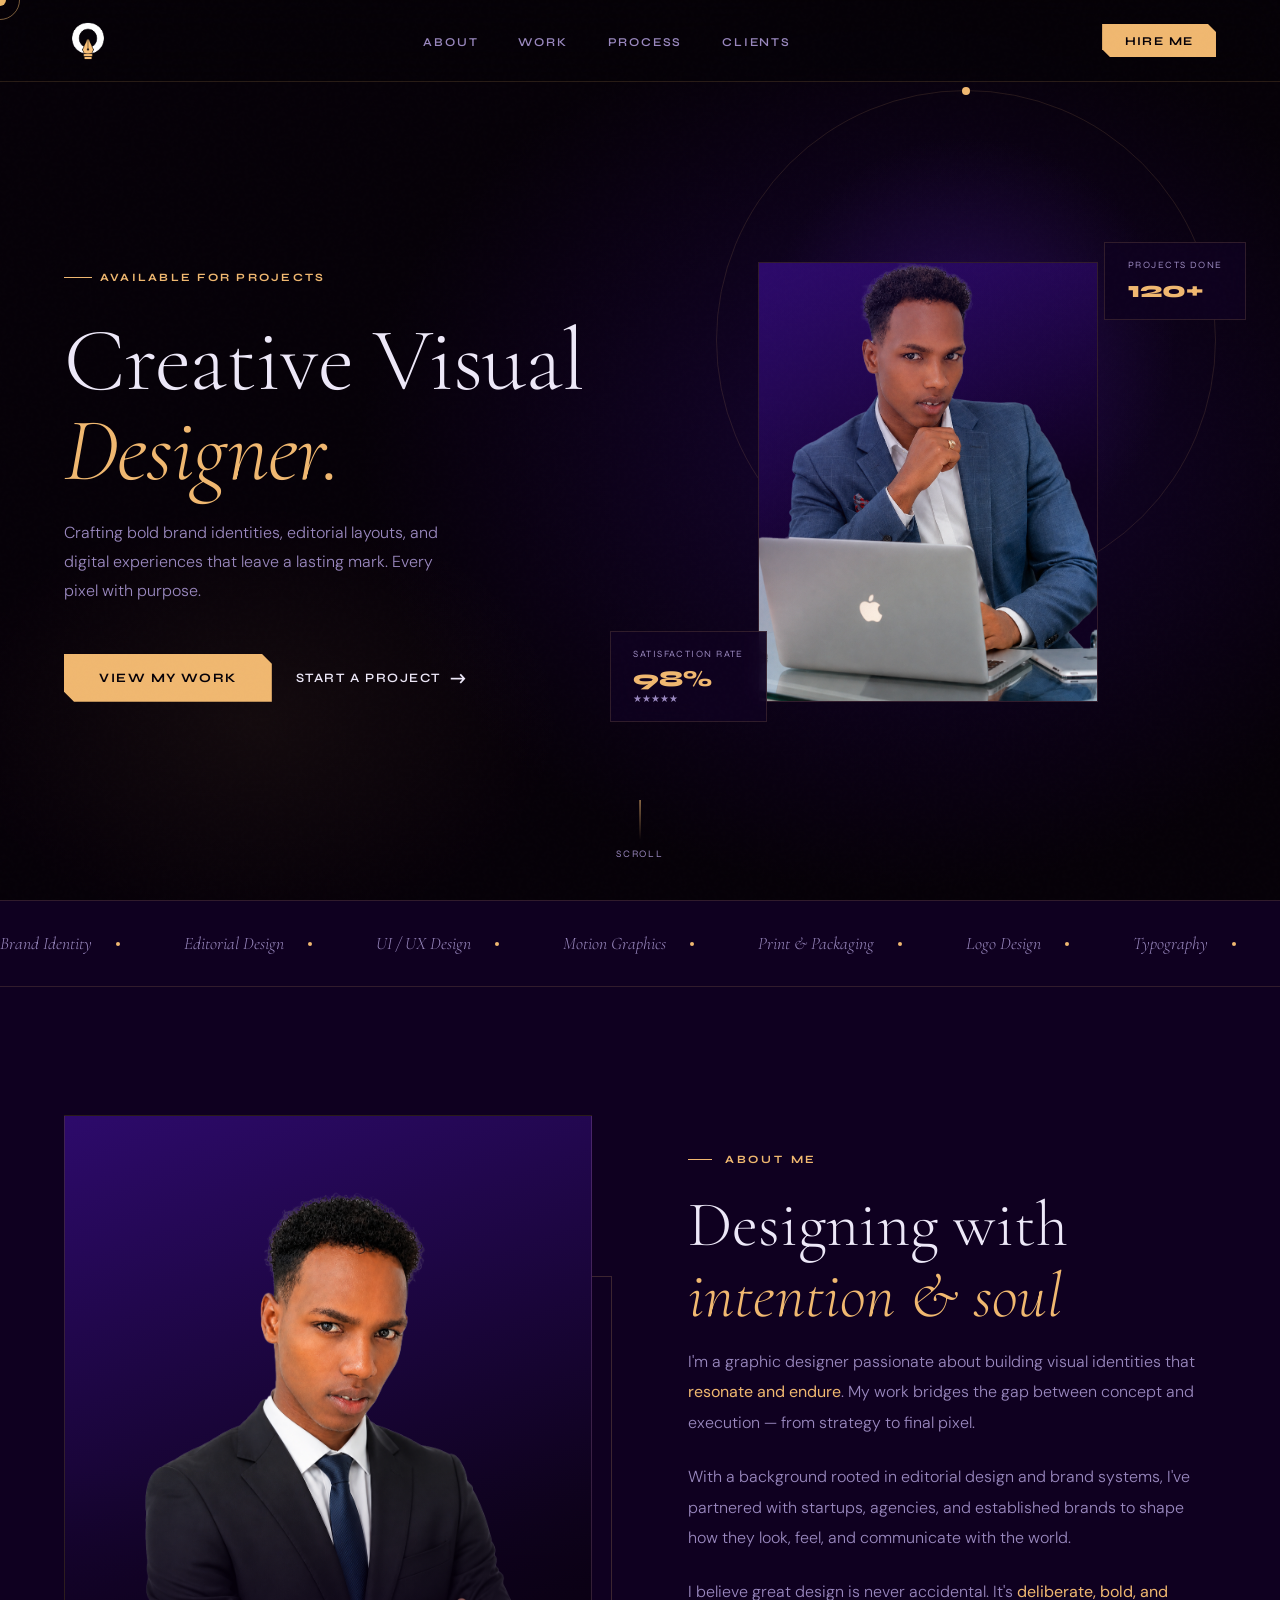
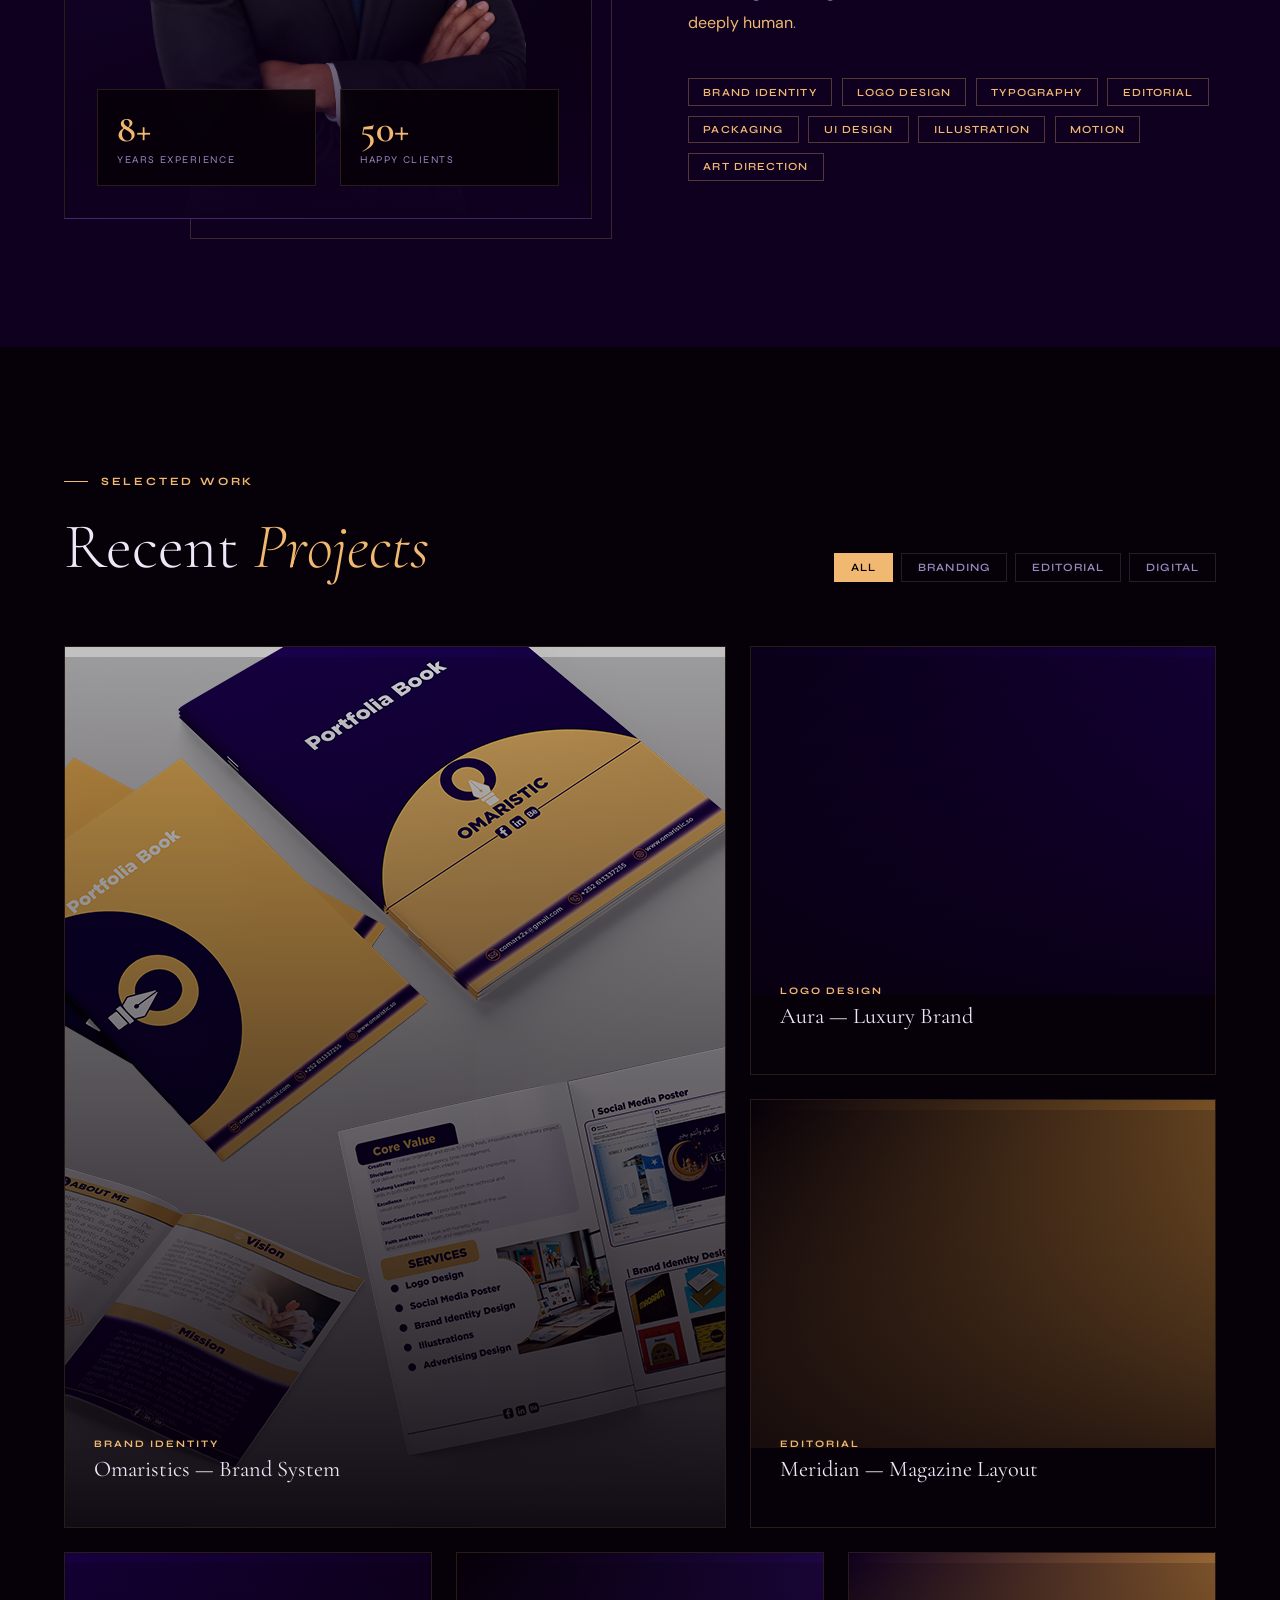
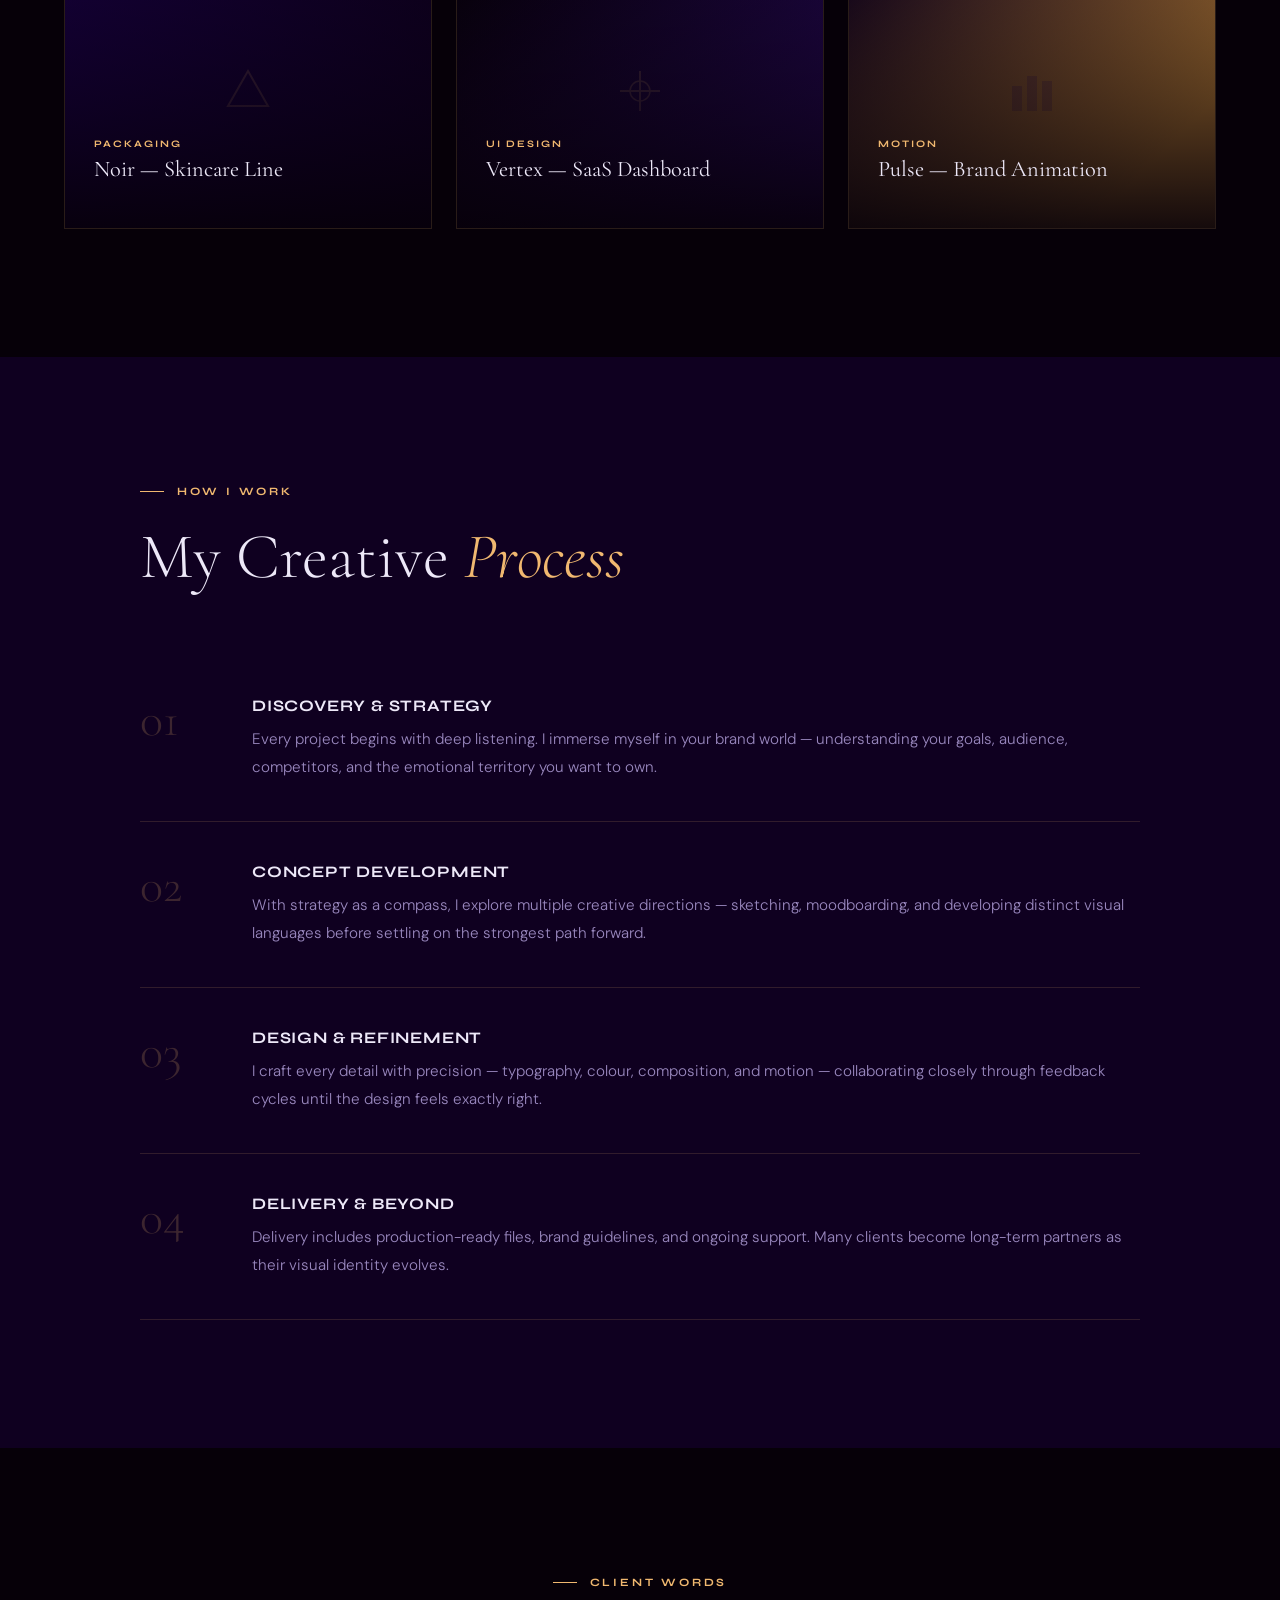
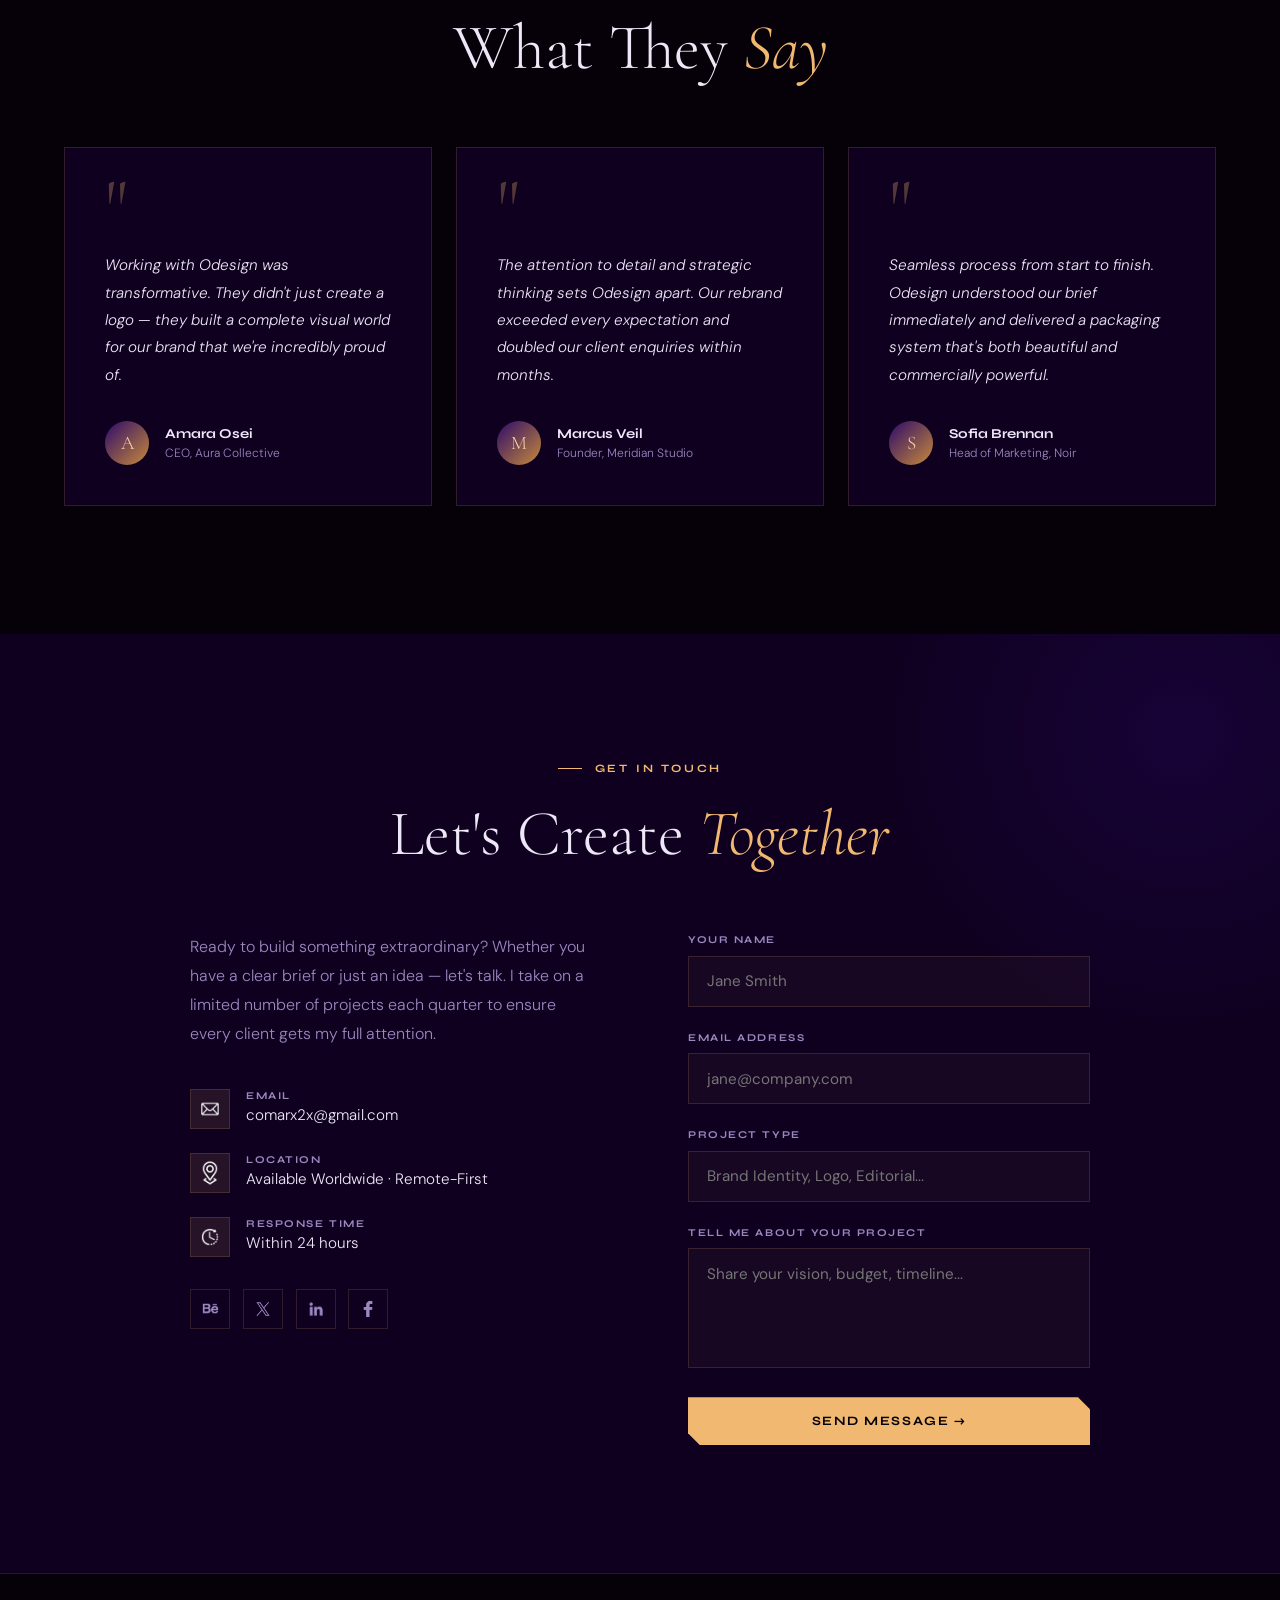
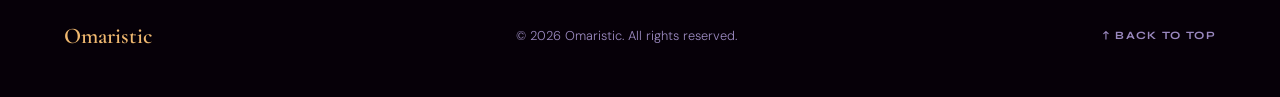
==== index.html @ e3044ded "file name changes" ====
<!DOCTYPE html>
<html lang="en">
<head>
<meta charset="UTF-8" />
<meta name="viewport" content="width=device-width, initial-scale=1.0"/>
<title>Omaristic — Visual Designer</title>
<link rel="preconnect" href="https://fonts.googleapis.com"/>
<link rel="preconnect" href="https://fonts.gstatic.com" crossorigin/>
<link href="https://fonts.googleapis.com/css2?family=Cormorant+Garamond:ital,wght@0,300;0,400;0,600;1,300;1,400&family=Syne:wght@400;600;700;800&family=DM+Sans:wght@300;400;500&display=swap" rel="stylesheet"/>
<link rel="stylesheet" href="style.css"/>
</head>
<body>

<!-- Custom Cursor -->
<div class="cursor" id="cursor"></div>
<div class="cursor-ring" id="cursorRing"></div>

<!-- Mobile Menu -->
<div class="mobile-menu" id="mobileMenu">
  <button class="menu-close" id="menuClose">✕</button>
  <a href="#about" onclick="closeMenu()">About</a>
  <a href="#work" onclick="closeMenu()">Work</a>
  <a href="#process" onclick="closeMenu()">Process</a>
  <a href="#contact" onclick="closeMenu()">Contact</a>
</div>

<!-- NAV -->
<nav id="navbar">
  <a href="#" class="nav-logo"><span><img src="Assets/images/OMAR_LOGO.png" alt="Description of image"></span></a>
  <ul class="nav-links">
    <li><a href="#about">About</a></li>
    <li><a href="#work">Work</a></li>
    <li><a href="#process">Process</a></li>
    <li><a href="#testimonials">Clients</a></li>
  </ul>
  <a href="#contact" class="nav-cta">Hire Me</a>
  <div class="hamburger" id="hamburger">
    <span></span><span></span><span></span>
  </div>
</nav>

<!-- HERO -->
<section class="hero" id="home">
  <div class="hero-bg"></div>
  <div class="hero-orb"></div>
  <div class="hero-ring"></div>

  <div class="hero-content">
    <div class="hero-badge">Available for Projects</div>
    <h1 class="hero-title">
      Creative Visual<br>
      <em>Designer.</em>
    </h1>
    <p class="hero-desc">
      Crafting bold brand identities, editorial layouts, and digital experiences that leave a lasting mark. Every pixel with purpose.
    </p>
    <div class="hero-actions">
      <a href="#work" class="btn-primary">View My Work</a>
      <a href="#contact" class="btn-ghost">Start a Project <span class="arrow">→</span></a>
    </div>
  </div>

  <div class="hero-visual">
    <div class="hero-card">
      <div class="hero-img-placeholder">
        <!-- <svg class="pen-icon" viewBox="0 0 100 120" fill="none">
          <path d="M50 5 L70 35 L65 35 L65 80 L35 80 L35 35 L30 35 Z" fill="#F0B870" stroke="#000" stroke-width="2"/>
          <circle cx="50" cy="52" r="6" fill="none" stroke="#000" stroke-width="2"/>
          <line x1="50" y1="5" x2="50" y2="52" stroke="#000" stroke-width="1.5"/>
          <rect x="35" y="82" width="30" height="8" rx="1" fill="#F0B870" stroke="#000" stroke-width="2"/>
          <rect x="38" y="92" width="24" height="6" rx="1" fill="#F0B870" stroke="#000" stroke-width="2"/>
          <rect x="40" y="100" width="20" height="8" rx="1" fill="#F0B870" stroke="#000" stroke-width="2"/>
        </svg> -->
        <img src="Assets/images/heroImage.png" alt="">
      </div>
      <div class="hero-card-inner"></div>
    </div>
    <div class="floating-card top">
      <div class="fc-label">Projects Done</div>
      <div class="fc-value">120+</div>
    </div>
    <div class="floating-card bottom">
      <div class="fc-label">Satisfaction Rate</div>
      <div class="fc-value">98%</div>
      <div class="fc-sub">★★★★★</div>
    </div>
  </div>

  <div class="scroll-indicator">
    <div class="scroll-line"></div>
    Scroll
  </div>
</section>

<!-- MARQUEE -->
<div class="marquee-section">
  <div class="marquee-track" id="marqueeTrack">
    <span class="marquee-item">Brand Identity <span class="dot"></span></span>
    <span class="marquee-item">Editorial Design <span class="dot"></span></span>
    <span class="marquee-item">UI / UX Design <span class="dot"></span></span>
    <span class="marquee-item">Motion Graphics <span class="dot"></span></span>
    <span class="marquee-item">Print & Packaging <span class="dot"></span></span>
    <span class="marquee-item">Logo Design <span class="dot"></span></span>
    <span class="marquee-item">Typography <span class="dot"></span></span>
    <span class="marquee-item">Visual Strategy <span class="dot"></span></span>
    <!-- duplicated for seamless loop -->
    <span class="marquee-item">Brand Identity <span class="dot"></span></span>
    <span class="marquee-item">Editorial Design <span class="dot"></span></span>
    <span class="marquee-item">UI / UX Design <span class="dot"></span></span>
    <span class="marquee-item">Motion Graphics <span class="dot"></span></span>
    <span class="marquee-item">Print & Packaging <span class="dot"></span></span>
    <span class="marquee-item">Logo Design <span class="dot"></span></span>
    <span class="marquee-item">Typography <span class="dot"></span></span>
    <span class="marquee-item">Visual Strategy <span class="dot"></span></span>
  </div>
</div>

<!-- ABOUT -->
<section class="about" id="about">
  <div class="about-grid">
    <div class="about-visual reveal">
      <div class="about-img">
        <!-- <svg width="100" height="120" viewBox="0 0 100 120" fill="none" style="opacity:0.15">
          <path d="M50 5 L70 35 L65 35 L65 80 L35 80 L35 35 L30 35 Z" fill="#F0B870"/>
          <rect x="35" y="82" width="30" height="8" fill="#F0B870"/>
          <rect x="38" y="92" width="24" height="6" fill="#F0B870"/>
          <rect x="40" y="100" width="20" height="8" fill="#F0B870"/>
        </svg> -->
        <img src="Assets/images/Aboutimage.png" alt="">

        <div class="about-stats">
          <div class="stat-card">
            <div class="stat-num">8+</div>
            <div class="stat-label">Years Experience</div>
          </div>
          <div class="stat-card">
            <div class="stat-num">50+</div>
            <div class="stat-label">Happy Clients</div>
          </div>
        </div>
      </div>
      <div class="about-accent"></div>
    </div>

    <div class="about-text reveal" style="transition-delay: 0.2s">
      <div class="section-label">About Me</div>
      <h2 class="section-title">Designing with<br><em>intention & soul</em></h2>
      <p>I'm a graphic designer passionate about building visual identities that <strong>resonate and endure</strong>. My work bridges the gap between concept and execution — from strategy to final pixel.</p>
      <p>With a background rooted in editorial design and brand systems, I've partnered with startups, agencies, and established brands to shape how they look, feel, and communicate with the world.</p>
      <p>I believe great design is never accidental. It's <strong>deliberate, bold, and deeply human</strong>.</p>

      <div class="skills-list">
        <span class="skill-tag">Brand Identity</span>
        <span class="skill-tag">Logo Design</span>
        <span class="skill-tag">Typography</span>
        <span class="skill-tag">Editorial</span>
        <span class="skill-tag">Packaging</span>
        <span class="skill-tag">UI Design</span>
        <span class="skill-tag">Illustration</span>
        <span class="skill-tag">Motion</span>
        <span class="skill-tag">Art Direction</span>
      </div>
    </div>
  </div>
</section>

<!-- WORK -->
<section class="work" id="work">
  <div class="work-header reveal">
    <div>
      <div class="section-label">Selected Work</div>
      <h2 class="section-title">Recent <em>Projects</em></h2>
    </div>
    <div class="filter-tabs">
      <button class="filter-tab active">All</button>
      <button class="filter-tab">Branding</button>
      <button class="filter-tab">Editorial</button>
      <button class="filter-tab">Digital</button>
    </div>
  </div>

  <div class="work-grid">
    <div class="project-card reveal">
      <div class="project-thumb pc1">
        <!-- <svg width="80" height="96" viewBox="0 0 80 96" fill="none" style="opacity:0.25">
          <path d="M40 4 L56 28 L52 28 L52 64 L28 64 L28 28 L24 28 Z" fill="#F0B870"/>
          <rect x="28" y="66" width="24" height="6" fill="#F0B870"/>
          <rect x="30" y="74" width="20" height="5" fill="#F0B870"/>
          <rect x="32" y="80" width="16" height="7" fill="#F0B870"/>
        </svg> -->
        <img src="Assets/images/portfolia book.png" alt="">
    
      </div>
      <div class="project-overlay">
        <div class="project-cat">Brand Identity</div>
        <div class="project-title">Omaristics — Brand System</div>
        <a href="#" class="project-link">View Case Study →</a>
      </div>
    </div>

    <div class="project-card reveal" style="transition-delay:0.1s">
      <div class="project-thumb pc2">
        <!-- <svg width="60" height="60" viewBox="0 0 60 60" fill="none" style="opacity:0.2">
          <circle cx="30" cy="30" r="26" stroke="#F0B870" stroke-width="2"/>
          <circle cx="30" cy="30" r="8" fill="#F0B870"/>
        </svg> -->
            <img src="Assets/images/Maqaam_logo.png" alt="">
      
      </div>
      <div class="project-overlay">
        <div class="project-cat">Logo Design</div>
        <div class="project-title">Aura — Luxury Brand</div>
        <a href="#" class="project-link">View Case Study →</a>
      </div>
    </div>

    <div class="project-card reveal" style="transition-delay:0.15s">
      <div class="project-thumb pc3">
          <img src="Assets/images/journay.png" alt="">
        <!-- <svg width="60" height="60" viewBox="0 0 60 60" fill="none" style="opacity:0.2">
          <rect x="10" y="10" width="40" height="40" stroke="#1C0055" stroke-width="2"/>
          <rect x="20" y="20" width="20" height="20" fill="#1C0055"/>
        </svg> -->
      </div>
      <div class="project-overlay">
        <div class="project-cat">Editorial</div>
        <div class="project-title">Meridian — Magazine Layout</div>
        <a href="#" class="project-link">View Case Study →</a>
      </div>
    </div>

    <div class="project-card reveal" style="transition-delay:0.2s">
      <div class="project-thumb pc4">
        <svg width="50" height="50" viewBox="0 0 50 50" fill="none" style="opacity:0.2">
          <polygon points="25,5 45,40 5,40" stroke="#F0B870" stroke-width="2" fill="none"/>
        </svg>
      </div>
      <div class="project-overlay">
        <div class="project-cat">Packaging</div>
        <div class="project-title">Noir — Skincare Line</div>
        <a href="#" class="project-link">View →</a>
      </div>
    </div>

    <div class="project-card reveal" style="transition-delay:0.25s">
      <div class="project-thumb pc5">
        <svg width="50" height="50" viewBox="0 0 50 50" fill="none" style="opacity:0.2">
          <line x1="5" y1="25" x2="45" y2="25" stroke="#F0B870" stroke-width="2"/>
          <line x1="25" y1="5" x2="25" y2="45" stroke="#F0B870" stroke-width="2"/>
          <circle cx="25" cy="25" r="10" stroke="#F0B870" stroke-width="1.5"/>
        </svg>
      </div>
      <div class="project-overlay">
        <div class="project-cat">UI Design</div>
        <div class="project-title">Vertex — SaaS Dashboard</div>
        <a href="#" class="project-link">View →</a>
      </div>
    </div>

    <div class="project-card reveal" style="transition-delay:0.3s">
      <div class="project-thumb pc6">
        <svg width="50" height="50" viewBox="0 0 50 50" fill="none" style="opacity:0.2">
          <rect x="5" y="20" width="10" height="25" fill="#1C0055"/>
          <rect x="20" y="10" width="10" height="35" fill="#1C0055"/>
          <rect x="35" y="15" width="10" height="30" fill="#1C0055"/>
        </svg>
      </div>
      <div class="project-overlay">
        <div class="project-cat">Motion</div>
        <div class="project-title">Pulse — Brand Animation</div>
        <a href="#" class="project-link">View →</a>
      </div>
    </div>
  </div>
</section>

<!-- PROCESS -->
<section class="process" id="process">
  <div class="process-inner">
    <div class="reveal">
      <div class="section-label">How I Work</div>
      <h2 class="section-title">My Creative <em>Process</em></h2>
    </div>

    <div class="process-steps">
      <div class="process-step reveal">
        <div class="step-num">01</div>
        <div class="step-content">
          <div class="step-title">Discovery & Strategy</div>
          <p class="step-desc">Every project begins with deep listening. I immerse myself in your brand world — understanding your goals, audience, competitors, and the emotional territory you want to own.</p>
        </div>
      </div>
      <div class="process-step reveal" style="transition-delay:0.1s">
        <div class="step-num">02</div>
        <div class="step-content">
          <div class="step-title">Concept Development</div>
          <p class="step-desc">With strategy as a compass, I explore multiple creative directions — sketching, moodboarding, and developing distinct visual languages before settling on the strongest path forward.</p>
        </div>
      </div>
      <div class="process-step reveal" style="transition-delay:0.2s">
        <div class="step-num">03</div>
        <div class="step-content">
          <div class="step-title">Design & Refinement</div>
          <p class="step-desc">I craft every detail with precision — typography, colour, composition, and motion — collaborating closely through feedback cycles until the design feels exactly right.</p>
        </div>
      </div>
      <div class="process-step reveal" style="transition-delay:0.3s">
        <div class="step-num">04</div>
        <div class="step-content">
          <div class="step-title">Delivery & Beyond</div>
          <p class="step-desc">Delivery includes production-ready files, brand guidelines, and ongoing support. Many clients become long-term partners as their visual identity evolves.</p>
        </div>
      </div>
    </div>
  </div>
</section>

<!-- TESTIMONIALS -->
<section class="testimonials" id="testimonials">
  <div class="testimonials-inner">
    <div class="reveal" style="text-align:center">
      <div class="section-label" style="justify-content:center">Client Words</div>
      <h2 class="section-title">What They <em>Say</em></h2>
    </div>

    <div class="testimonials-grid">
      <div class="testimonial-card reveal" style="transition-delay:0.1s">
        <span class="quote-mark">"</span>
        <p class="testimonial-text">Working with Odesign was transformative. They didn't just create a logo — they built a complete visual world for our brand that we're incredibly proud of.</p>
        <div class="testimonial-author">
          <div class="author-avatar">A</div>
          <div>
            <div class="author-name">Amara Osei</div>
            <div class="author-title">CEO, Aura Collective</div>
          </div>
        </div>
      </div>

      <div class="testimonial-card reveal" style="transition-delay:0.2s">
        <span class="quote-mark">"</span>
        <p class="testimonial-text">The attention to detail and strategic thinking sets Odesign apart. Our rebrand exceeded every expectation and doubled our client enquiries within months.</p>
        <div class="testimonial-author">
          <div class="author-avatar">M</div>
          <div>
            <div class="author-name">Marcus Veil</div>
            <div class="author-title">Founder, Meridian Studio</div>
          </div>
        </div>
      </div>

      <div class="testimonial-card reveal" style="transition-delay:0.3s">
        <span class="quote-mark">"</span>
        <p class="testimonial-text">Seamless process from start to finish. Odesign understood our brief immediately and delivered a packaging system that's both beautiful and commercially powerful.</p>
        <div class="testimonial-author">
          <div class="author-avatar">S</div>
          <div>
            <div class="author-name">Sofia Brennan</div>
            <div class="author-title">Head of Marketing, Noir</div>
          </div>
        </div>
      </div>
    </div>
  </div>
</section>

<!-- CONTACT -->
<section class="contact" id="contact">
  <div class="contact-inner">
    <div class="reveal" style="text-align:center">
      <div class="section-label" style="justify-content:center">Get In Touch</div>
      <h2 class="section-title">Let's Create <em>Together</em></h2>
    </div>

    <div class="contact-grid">
      <div class="contact-info reveal">
        <p>Ready to build something extraordinary? Whether you have a clear brief or just an idea — let's talk. I take on a limited number of projects each quarter to ensure every client gets my full attention.</p>

        <div class="contact-item">
          <div class="contact-icon"><img src="Assets/icons/massage.png" alt="icon" width="30"></div>
          <div>
            <div class="contact-detail-label">Email</div>
            <div class="contact-detail-value">comarx2x@gmail.com</div>
          </div>
        </div>
        <div class="contact-item">
          <div class="contact-icon"><img src="Assets/icons/Location.png" alt="icon" width="30"></div>
          <div>
            <div class="contact-detail-label">Location</div>
            <div class="contact-detail-value">Available Worldwide · Remote-First</div>
          </div>
        </div>
        <div class="contact-item">
          <div class="contact-icon"><img src="Assets/icons/time.png" alt="icon" width="30"></div>
          <div>
            <div class="contact-detail-label">Response Time</div>
            <div class="contact-detail-value">Within 24 hours</div>
          </div>
        </div>

        <div class="social-links">
          <a href="https://www.behance.net/sayidcosalahys" class="social-link"><img src="Assets/icons/be.png" alt="icon" width="25"></a>
          <a href="https://x.com/omaristic1" class="social-link"><img src="Assets/icons/x.png" alt="icon" width="20"></a>
          <a href="https://www.linkedin.com/in/omaristic-graphic-designer-b19293367?utm_source=share&utm_campaign=share_via&utm_content=profile&utm_medium=ios_apps" class="social-link"><img src="Assets/icons/linkin.png" alt="icon" width="30"></a>
          <a href="https://www.facebook.com/share/1HingykkUJ/?mibextid=wwXIfr" class="social-link"><img src="Assets/icons/facebook.png" alt="icon" width="20"></a>
        </div>
      </div>

      <div class="contact-form reveal" style="transition-delay:0.2s">
        <div class="form-group">
          <label class="form-label">Your Name</label>
          <input type="text" class="form-input" placeholder="Jane Smith"/>
        </div>
        <div class="form-group">
          <label class="form-label">Email Address</label>
          <input type="email" class="form-input" placeholder="jane@company.com"/>
        </div>
        <div class="form-group">
          <label class="form-label">Project Type</label>
          <input type="text" class="form-input" placeholder="Brand Identity, Logo, Editorial..."/>
        </div>
        <div class="form-group">
          <label class="form-label">Tell Me About Your Project</label>
          <textarea class="form-input" placeholder="Share your vision, budget, timeline..."></textarea>
        </div>
        <button class="form-submit">Send Message → </button>
      </div>
    </div>
  </div>
</section>

<!-- FOOTER -->
<footer>
  <div class="footer-logo">Omaristic</div>
  <div class="footer-copy">© 2026 Omaristic. All rights reserved.</div>
  <a href="#home" class="footer-back">↑ Back to Top</a>
</footer>

<script src="javascript.js">
  
</script>
</body>
</html>
---- style.css ----
:root {
    --purple: #1C0055;
    --purple-mid: #2D0A6B;
    --purple-glow: #4B1A9E;
    --gold: #F0B870;
    --gold-light: #F9D9A8;
    --gold-dark: #C88A3A;
    --black: #060008;
    --surface: #0F0020;
    --surface2: #160030;
    --text: #EDE8F8;
    --muted: #9A88BF;
    --border: rgba(240,184,112,0.15);
  }

  *, *::before, *::after { margin: 0; padding: 0; box-sizing: border-box; }

  html { scroll-behavior: smooth; }

  body {
    background: var(--black);
    color: var(--text);
    font-family: 'DM Sans', sans-serif;
    font-weight: 300;
    overflow-x: hidden;
    cursor: none;
  }

  /* Custom cursor */
  .cursor {
    position: fixed;
    width: 12px; height: 12px;
    background: var(--gold);
    border-radius: 50%;
    pointer-events: none;
    z-index: 9999;
    transform: translate(-50%, -50%);
    transition: transform 0.1s ease, width 0.3s ease, height 0.3s ease, opacity 0.3s ease;
    mix-blend-mode: difference;
  }
  .cursor-ring {
    position: fixed;
    width: 40px; height: 40px;
    border: 1px solid rgba(240,184,112,0.5);
    border-radius: 50%;
    pointer-events: none;
    z-index: 9998;
    transform: translate(-50%, -50%);
    transition: all 0.18s ease;
  }
  body:hover .cursor { opacity: 1; }

  /* Grain overlay */
  body::before {
    content: '';
    position: fixed; inset: 0;
    background-image: url("data:image/svg+xml,%3Csvg viewBox='0 0 256 256' xmlns='http://www.w3.org/2000/svg'%3E%3Cfilter id='noise'%3E%3CfeTurbulence type='fractalNoise' baseFrequency='0.9' numOctaves='4' stitchTiles='stitch'/%3E%3C/filter%3E%3Crect width='100%25' height='100%25' filter='url(%23noise)' opacity='0.04'/%3E%3C/svg%3E");
    pointer-events: none;
    z-index: 9990;
    opacity: 0.35;
  }

  /* ── NAV ── */
  nav {
    position: fixed; top: 0; left: 0; right: 0;
    z-index: 1000;
    display: flex; align-items: center; justify-content: space-between;
    padding: 1.5rem 5vw;
    background: rgba(6,0,8,0.6);
    backdrop-filter: blur(20px);
    border-bottom: 1px solid var(--border);
    transition: padding 0.4s ease;
  }
  nav.scrolled { padding: 1rem 5vw; }

  .nav-logo {
    font-family: 'Cormorant Garamond', serif;
    font-size: 1.6rem;
    font-weight: 600;
    letter-spacing: 0.02em;
    color: var(--gold);
    text-decoration: none;
  }

  .nav-logo img{
    height: 3rem;        
    max-width: 7.5rem;  
    width: auto;
    margin-top: -1rem;
    margin-bottom: -1rem;
    object-fit: contain;
    display: block;

  }
    

  .nav-links {
    display: flex; gap: 2.5rem;
    list-style: none;
  }
  .nav-links a {
    font-family: 'Syne', sans-serif;
    font-size: 0.75rem;
    font-weight: 600;
    letter-spacing: 0.15em;
    text-transform: uppercase;
    color: var(--muted);
    text-decoration: none;
    transition: color 0.3s ease;
    position: relative;
  }
  .nav-links a::after {
    content: '';
    position: absolute; bottom: -4px; left: 0;
    width: 0; height: 1px;
    background: var(--gold);
    transition: width 0.35s ease;
  }
  .nav-links a:hover { color: var(--gold); }
  .nav-links a:hover::after { width: 100%; }

  .nav-cta {
    font-family: 'Syne', sans-serif;
    font-size: 0.75rem;
    font-weight: 700;
    letter-spacing: 0.12em;
    text-transform: uppercase;
    color: var(--black);
    background: var(--gold);
    padding: 0.6rem 1.4rem;
    text-decoration: none;
    clip-path: polygon(0 0, calc(100% - 8px) 0, 100% 8px, 100% 100%, 8px 100%, 0 calc(100% - 8px));
    transition: background 0.3s ease, color 0.3s ease;
  }
  .nav-cta:hover { background: var(--gold-light); }

  /* Hamburger */
  .hamburger { display: none; flex-direction: column; gap: 5px; cursor: none; }
  .hamburger span { width: 24px; height: 2px; background: var(--gold); transition: 0.3s; display: block; }

  /* ── HERO ── */
  .hero {
    min-height: 100vh;
    display: grid;
    grid-template-columns: 1fr 1fr;
    align-items: center;
    padding: 10rem 5vw 6rem;
    position: relative;
    overflow: hidden;
  }

  .hero-bg {
    position: absolute; inset: 0;
    background:
      radial-gradient(ellipse 60% 70% at 70% 50%, rgba(44,10,107,0.4) 0%, transparent 70%),
      radial-gradient(ellipse 40% 40% at 20% 80%, rgba(240,184,112,0.06) 0%, transparent 60%),
      var(--black);
  }

  .hero-orb {
    position: absolute;
    top: 15%; right: 8%;
    width: 420px; height: 420px;
    border-radius: 50%;
    background: radial-gradient(circle, rgba(75,26,158,0.35) 0%, transparent 70%);
    animation: pulse 6s ease-in-out infinite;
  }
  @keyframes pulse {
    0%, 100% { transform: scale(1); opacity: 0.6; }
    50% { transform: scale(1.08); opacity: 1; }
  }

  .hero-ring {
    position: absolute;
    top: 10%; right: 5%;
    width: 500px; height: 500px;
    border-radius: 50%;
    border: 1px solid rgba(240,184,112,0.12);
    animation: rotateRing 20s linear infinite;
  }
  .hero-ring::before {
    content: '';
    position: absolute;
    top: -4px; left: 50%;
    width: 8px; height: 8px;
    border-radius: 50%;
    background: var(--gold);
    transform: translateX(-50%);
  }
  @keyframes rotateRing { to { transform: rotate(360deg); } }

  .hero-content { position: relative; z-index: 2; }

  .hero-badge {
    display: inline-flex; align-items: center; gap: 0.5rem;
    font-family: 'Syne', sans-serif;
    font-size: 0.7rem;
    font-weight: 700;
    letter-spacing: 0.2em;
    text-transform: uppercase;
    color: var(--gold);
    margin-bottom: 2rem;
    opacity: 0;
    animation: fadeUp 0.8s 0.2s forwards;
  }
  .hero-badge::before {
    content: '';
    width: 28px; height: 1px;
    background: var(--gold);
  }

  .hero-title {
    font-family: 'Cormorant Garamond', serif;
    font-size: clamp(3.5rem, 7vw, 6.5rem);
    font-weight: 300;
    line-height: 1.0;
    letter-spacing: -0.01em;
    margin-bottom: 1.5rem;
    opacity: 0;
    animation: fadeUp 0.9s 0.4s forwards;
  }
  .hero-title em {
    font-style: italic;
    color: var(--gold);
    display: block;
  }

  .hero-desc {
    font-size: 1rem;
    font-weight: 300;
    color: var(--muted);
    line-height: 1.8;
    max-width: 400px;
    margin-bottom: 3rem;
    opacity: 0;
    animation: fadeUp 0.9s 0.6s forwards;
  }

  .hero-actions {
    display: flex; align-items: center; gap: 1.5rem;
    opacity: 0;
    animation: fadeUp 0.9s 0.8s forwards;
  }

  .btn-primary {
    font-family: 'Syne', sans-serif;
    font-size: 0.8rem;
    font-weight: 700;
    letter-spacing: 0.12em;
    text-transform: uppercase;
    color: var(--black);
    background: var(--gold);
    padding: 1rem 2.2rem;
    text-decoration: none;
    clip-path: polygon(0 0, calc(100% - 10px) 0, 100% 10px, 100% 100%, 10px 100%, 0 calc(100% - 10px));
    transition: background 0.3s ease, transform 0.2s ease;
  }
  .btn-primary:hover { background: var(--gold-light); transform: translateY(-2px); }

  .btn-ghost {
    font-family: 'Syne', sans-serif;
    font-size: 0.8rem;
    font-weight: 600;
    letter-spacing: 0.12em;
    text-transform: uppercase;
    color: var(--text);
    text-decoration: none;
    display: flex; align-items: center; gap: 0.6rem;
    transition: color 0.3s ease, gap 0.3s ease;
  }
  .btn-ghost:hover { color: var(--gold); gap: 1rem; }
  .btn-ghost .arrow { font-size: 1.2rem; }

  .hero-visual {
    position: relative; z-index: 2;
    display: flex; justify-content: center; align-items: center;
    opacity: 0;
    animation: fadeIn 1.2s 0.5s forwards;
  }

  .hero-card {
    position: relative;
    width: 340px; height: 440px;
    background: var(--surface);
    border: 1px solid var(--border);
    overflow: hidden;
  }
  .hero-card::before {
    content: '';
    position: absolute; inset: 0;
    background: linear-gradient(135deg, rgba(44,10,107,0.4) 0%, transparent 60%);
  }
  .hero-card-inner {
    position: absolute; inset: 0;
    display: flex; flex-direction: column;
    justify-content: flex-end;
    padding: 2rem;
  }
  

  .floating-card {
    position: absolute;
    background: rgba(15,0,32,0.9);
    border: 1px solid var(--border);
    backdrop-filter: blur(10px);
    padding: 1rem 1.4rem;
    font-family: 'Syne', sans-serif;
  }
  .floating-card.top {
    top: -20px; right: -30px;
    animation: float1 4s ease-in-out infinite;
  }
  .floating-card.bottom {
    bottom: -20px; left: -30px;
    animation: float2 5s ease-in-out infinite;
  }
  @keyframes float1 { 0%,100%{transform:translateY(0)} 50%{transform:translateY(-10px)} }
  @keyframes float2 { 0%,100%{transform:translateY(0)} 50%{transform:translateY(8px)} }

  .fc-label { font-size: 0.6rem; letter-spacing: 0.15em; text-transform: uppercase; color: var(--muted); margin-bottom: 0.3rem; }
  .fc-value { font-size: 1.4rem; font-weight: 800; color: var(--gold); }
  .fc-sub { font-size: 0.65rem; color: var(--muted); }

  .hero-img-placeholder {
    width: 100%; height: 100%;
    background: linear-gradient(160deg, #2D0A6B 0%, #0F0020 60%);
    display: flex; align-items: center; justify-content: center;
  }
  .hero-img-placeholder img{
    height: 40rem;
  }

  .pen-icon {
    width: 90px; height: 90px;
    opacity: 0.4;
  }

  /* Scroll indicator */
  .scroll-indicator {
    position: absolute; bottom: 2.5rem; left: 50%;
    transform: translateX(-50%);
    display: flex; flex-direction: column; align-items: center; gap: 0.5rem;
    font-family: 'Syne', sans-serif;
    font-size: 0.62rem;
    letter-spacing: 0.2em;
    text-transform: uppercase;
    color: var(--muted);
    opacity: 0;
    animation: fadeIn 1s 1.5s forwards;
  }
  .scroll-line {
    width: 1px; height: 40px;
    background: linear-gradient(to bottom, var(--gold), transparent);
    animation: scrollPulse 2s ease-in-out infinite;
  }
  @keyframes scrollPulse {
    0% { transform: scaleY(0); transform-origin: top; opacity: 0; }
    50% { transform: scaleY(1); opacity: 1; }
    100% { transform: scaleY(0); transform-origin: bottom; opacity: 0; }
  }

  /* ── MARQUEE ── */
  .marquee-section {
    padding: 2rem 0;
    border-top: 1px solid var(--border);
    border-bottom: 1px solid var(--border);
    overflow: hidden;
    background: var(--surface);
  }
  .marquee-track {
    display: flex; gap: 4rem;
    animation: marquee 18s linear infinite;
    width: max-content;
  }
  .marquee-item {
    font-family: 'Cormorant Garamond', serif;
    font-size: 1.1rem;
    font-style: italic;
    color: var(--muted);
    white-space: nowrap;
    display: flex; align-items: center; gap: 1.5rem;
  }
  .marquee-item .dot {
    width: 4px; height: 4px; border-radius: 50%;
    background: var(--gold); display: inline-block;
  }
  @keyframes marquee {
    from { transform: translateX(0); }
    to { transform: translateX(-50%); }
  }

  /* ── SECTIONS ── */
  section { padding: 8rem 5vw; }

  .section-label {
    font-family: 'Syne', sans-serif;
    font-size: 0.7rem;
    font-weight: 700;
    letter-spacing: 0.25em;
    text-transform: uppercase;
    color: var(--gold);
    display: flex; align-items: center; gap: 0.8rem;
    margin-bottom: 1.5rem;
  }
  .section-label::before {
    content: '';
    width: 24px; height: 1px;
    background: var(--gold);
  }

  .section-title {
    font-family: 'Cormorant Garamond', serif;
    font-size: clamp(2.5rem, 5vw, 4rem);
    font-weight: 300;
    line-height: 1.1;
    margin-bottom: 1rem;
  }
  .section-title em { font-style: italic; color: var(--gold); }

  /* ── ABOUT ── */
  .about { background: var(--surface); }

  .about-grid {
    display: grid;
    grid-template-columns: 1fr 1fr;
    gap: 6rem;
    align-items: center;
    max-width: 1200px;
    margin: 0 auto;
  }

  .about-visual {
    position: relative;
  }

  .about-img {
    width: 100%; aspect-ratio: 3/4;
    background: linear-gradient(160deg, #2D0A6B 0%, #060008 80%);
    border: 1px solid var(--border);
    position: relative;
    overflow: hidden;
    display: flex; align-items: center; justify-content: center;
  }
  .about-img img{
    height: 44rem;
  }
  .about-img::after {
    content: '';
    position: absolute; inset: 0;
    background: linear-gradient(to top, var(--surface) 0%, transparent 50%);
  }

  .about-accent {
    position: absolute;
    bottom: -20px; right: -20px;
    width: 80%; height: 80%;
    border: 1px solid rgba(240,184,112,0.2);
    z-index: -1;
  }

  .about-stats {
    display: grid; grid-template-columns: 1fr 1fr;
    gap: 1.5rem;
    margin-top: 2rem;
    position: absolute;
    bottom: 2rem; left: 2rem; right: 2rem;
    z-index: 2;
  }

  .stat-card {
    background: rgba(6,0,8,0.85);
    border: 1px solid var(--border);
    backdrop-filter: blur(10px);
    padding: 1.2rem;
  }
  .stat-num {
    font-family: 'Cormorant Garamond', serif;
    font-size: 2.4rem;
    font-weight: 600;
    color: var(--gold);
    line-height: 1;
  }
  .stat-label {
    font-family: 'Syne', sans-serif;
    font-size: 0.65rem;
    letter-spacing: 0.15em;
    text-transform: uppercase;
    color: var(--muted);
    margin-top: 0.3rem;
  }

  .about-text p {
    color: var(--muted);
    line-height: 1.9;
    margin-bottom: 1.5rem;
    font-size: 1rem;
  }
  .about-text p strong { color: var(--gold); font-weight: 400; }

  .skills-list {
    display: flex; flex-wrap: wrap; gap: 0.6rem;
    margin-top: 2.5rem;
  }
  .skill-tag {
    font-family: 'Syne', sans-serif;
    font-size: 0.68rem;
    font-weight: 600;
    letter-spacing: 0.1em;
    text-transform: uppercase;
    color: var(--gold);
    border: 1px solid rgba(240,184,112,0.3);
    padding: 0.4rem 0.9rem;
    transition: background 0.3s, color 0.3s;
  }
  .skill-tag:hover {
    background: var(--gold);
    color: var(--black);
  }

  /* ── WORK ── */
  .work { background: var(--black); }

  .work-header {
    display: flex; justify-content: space-between; align-items: flex-end;
    max-width: 1200px; margin: 0 auto 4rem;
  }
  .work-header .section-title { margin-bottom: 0; }

  .filter-tabs {
    display: flex; gap: 0.5rem;
  }
  .filter-tab {
    font-family: 'Syne', sans-serif;
    font-size: 0.7rem;
    font-weight: 600;
    letter-spacing: 0.1em;
    text-transform: uppercase;
    color: var(--muted);
    background: none;
    border: 1px solid rgba(154,136,191,0.2);
    padding: 0.45rem 1rem;
    cursor: none;
    transition: all 0.3s ease;
  }
  .filter-tab.active, .filter-tab:hover {
    color: var(--black);
    background: var(--gold);
    border-color: var(--gold);
  }

  .work-grid {
    display: grid;
    grid-template-columns: repeat(12, 1fr);
    gap: 1.5rem;
    max-width: 1200px;
    margin: 0 auto;
  }

  .project-card {
    position: relative;
    overflow: hidden;
    border: 1px solid var(--border);
    group: true;
  }
  .project-card:nth-child(1) { grid-column: span 7; grid-row: span 2; }
  .project-card:nth-child(2) { grid-column: span 5; }
  .project-card:nth-child(3) { grid-column: span 5; }
  .project-card:nth-child(4) { grid-column: span 4; }
  .project-card:nth-child(5) { grid-column: span 4; }
  .project-card:nth-child(6) { grid-column: span 4; }

  .project-thumb {
    width: 100%;
    aspect-ratio: 4/3;
    display: flex; align-items: center; justify-content: center;
    transition: transform 0.6s ease;
    position: relative;
    overflow: hidden;
  }
  .project-thumb img{
   height: auto;        /* 32px → 2rem */
  max-width: 78.5rem;  
  width: auto;
  object-fit: contain;
  display: block;
  background-color: transparent;
  }

  .project-card:nth-child(1) .project-thumb { aspect-ratio: 3/4; }

  .project-card:hover .project-thumb { transform: scale(1.04); }

  .project-overlay {
    position: absolute; inset: 0;
    background: linear-gradient(to top, rgba(6,0,8,0.95) 0%, rgba(6,0,8,0.2) 100%);
    display: flex; flex-direction: column; justify-content: flex-end;
    padding: 1.8rem;
    transform: translateY(10px);
    transition: transform 0.4s ease;
  }
  .project-card:hover .project-overlay { transform: translateY(0); }

  .project-cat {
    font-family: 'Syne', sans-serif;
    font-size: 0.62rem;
    font-weight: 700;
    letter-spacing: 0.2em;
    text-transform: uppercase;
    color: var(--gold);
    margin-bottom: 0.4rem;
  }
  .project-title {
    font-family: 'Cormorant Garamond', serif;
    font-size: 1.4rem;
    font-weight: 400;
    line-height: 1.2;
    margin-bottom: 0.8rem;
  }
  .project-link {
    font-family: 'Syne', sans-serif;
    font-size: 0.68rem;
    font-weight: 600;
    letter-spacing: 0.12em;
    text-transform: uppercase;
    color: var(--gold);
    text-decoration: none;
    display: flex; align-items: center; gap: 0.5rem;
    opacity: 0;
    transform: translateY(8px);
    transition: opacity 0.3s ease 0.1s, transform 0.3s ease 0.1s;
  }
  .project-card:hover .project-link { opacity: 1; transform: translateY(0); }

  /* Project colors */
  .pc1 { background: linear-gradient(135deg, #1C0055 0%, #2D0A6B 50%, #060008 100%); }
  .pc2 { background: linear-gradient(135deg, #0A001A 0%, #1C0055 100%); }
  .pc3 { background: linear-gradient(135deg, #060008 0%, #C88A3A 100%); }
  .pc4 { background: linear-gradient(45deg, #1C0055 0%, #0F0020 100%); }
  .pc5 { background: linear-gradient(135deg, #060008 0%, #2D0A6B 100%); }
  .pc6 { background: linear-gradient(135deg, #0F0020 0%, #C88A3A 80%); }

  /* Project decorative elements */
  .project-deco {
    width: 60%; max-width: 120px;
    opacity: 0.3;
  }

  /* ── PROCESS ── */
  .process { background: var(--surface); }

  .process-inner {
    max-width: 1000px; margin: 0 auto;
  }

  .process-steps {
    margin-top: 4rem;
    display: flex; flex-direction: column;
    gap: 0;
  }

  .process-step {
    display: grid;
    grid-template-columns: 80px 1fr;
    gap: 2rem;
    padding: 2.5rem 0;
    border-bottom: 1px solid var(--border);
    position: relative;
    transition: padding-left 0.3s ease;
  }
  .process-step:hover { padding-left: 1rem; }

  .step-num {
    font-family: 'Cormorant Garamond', serif;
    font-size: 3rem;
    font-weight: 300;
    color: rgba(240,184,112,0.2);
    line-height: 1;
    transition: color 0.3s ease;
  }
  .process-step:hover .step-num { color: var(--gold); }

  .step-title {
    font-family: 'Syne', sans-serif;
    font-size: 1rem;
    font-weight: 700;
    letter-spacing: 0.05em;
    text-transform: uppercase;
    margin-bottom: 0.7rem;
    color: var(--text);
  }
  .step-desc {
    color: var(--muted);
    line-height: 1.8;
    font-size: 0.95rem;
  }

  /* ── TESTIMONIALS ── */
  .testimonials { background: var(--black); }

  .testimonials-inner {
    max-width: 1200px; margin: 0 auto;
  }

  .testimonials-grid {
    display: grid;
    grid-template-columns: repeat(3, 1fr);
    gap: 1.5rem;
    margin-top: 4rem;
  }

  .testimonial-card {
    background: var(--surface);
    border: 1px solid var(--border);
    padding: 2.5rem;
    position: relative;
    transition: transform 0.3s ease, border-color 0.3s ease;
  }
  .testimonial-card:hover {
    transform: translateY(-4px);
    border-color: rgba(240,184,112,0.3);
  }

  .quote-mark {
    font-family: 'Cormorant Garamond', serif;
    font-size: 5rem;
    color: var(--gold);
    opacity: 0.3;
    line-height: 0.5;
    margin-bottom: 1.5rem;
    display: block;
  }

  .testimonial-text {
    color: var(--text);
    line-height: 1.8;
    font-size: 0.95rem;
    margin-bottom: 2rem;
    font-style: italic;
  }

  .testimonial-author {
    display: flex; align-items: center; gap: 1rem;
  }
  .author-avatar {
    width: 44px; height: 44px;
    border-radius: 50%;
    background: linear-gradient(135deg, var(--purple-mid), var(--gold-dark));
    display: flex; align-items: center; justify-content: center;
    font-family: 'Cormorant Garamond', serif;
    font-size: 1.2rem;
    color: var(--gold-light);
  }
  .author-name {
    font-family: 'Syne', sans-serif;
    font-size: 0.85rem;
    font-weight: 700;
    color: var(--text);
  }
  .author-title {
    font-size: 0.75rem;
    color: var(--muted);
    margin-top: 0.15rem;
  }

  /* ── CONTACT ── */
  .contact {
    background: var(--surface);
    position: relative;
    overflow: hidden;
  }

  .contact::before {
    content: '';
    position: absolute;
    top: -200px; right: -200px;
    width: 600px; height: 600px;
    border-radius: 50%;
    background: radial-gradient(circle, rgba(44,10,107,0.3) 0%, transparent 70%);
    pointer-events: none;
  }

  .contact-inner {
    max-width: 900px;
    margin: 0 auto;
    position: relative;
  }

  .contact-grid {
    display: grid;
    grid-template-columns: 1fr 1fr;
    gap: 6rem;
    margin-top: 4rem;
  }


  .contact-info p {
    color: var(--muted);
    line-height: 1.8;
    margin-bottom: 2.5rem;
  }

  .contact-item {
    display: flex; align-items: flex-start; gap: 1rem;
    margin-bottom: 1.5rem;
  }
  .contact-icon {
    width: 40px; height: 40px;
    background: rgba(240,184,112,0.1);
    border: 1px solid var(--border);
    display: flex; align-items: center; justify-content: center;
    font-size: 1rem;
    flex-shrink: 0;
  }
  .contact-detail-label {
    font-family: 'Syne', sans-serif;
    font-size: 0.65rem;
    font-weight: 700;
    letter-spacing: 0.15em;
    text-transform: uppercase;
    color: var(--muted);
    margin-bottom: 0.2rem;
  }
  .contact-detail-value {
    font-size: 0.95rem;
    color: var(--text);
  }

  .social-links {
    display: flex; gap: 0.8rem;
    margin-top: 2rem;
  }
  .social-link {
    width: 40px; height: 40px;
    border: 1px solid var(--border);
    display: flex; align-items: center; justify-content: center;
    color: var(--muted);
    text-decoration: none;
    font-size: 0.85rem;
    transition: all 0.3s ease;
    font-family: 'Syne', sans-serif;
    font-weight: 700;
    font-size: 0.7rem;
  }
  .social-link:hover {
    background: var(--gold);
    border-color: var(--gold);
    color: var(--black);
  }

  /* Form */
  .form-group {
    margin-bottom: 1.5rem;
    position: relative;
  }
  .form-label {
    font-family: 'Syne', sans-serif;
    font-size: 0.65rem;
    font-weight: 700;
    letter-spacing: 0.15em;
    text-transform: uppercase;
    color: var(--muted);
    display: block;
    margin-bottom: 0.6rem;
  }
  .form-input {
    width: 100%;
    background: rgba(240,184,112,0.04);
    border: 1px solid rgba(240,184,112,0.15);
    color: var(--text);
    font-family: 'DM Sans', sans-serif;
    font-size: 0.95rem;
    padding: 0.9rem 1.1rem;
    outline: none;
    transition: border-color 0.3s ease, background 0.3s ease;
  }
  .form-input:focus {
    border-color: rgba(240,184,112,0.4);
    background: rgba(240,184,112,0.07);
  }
  textarea.form-input { resize: none; height: 120px; }

  .form-submit {
    font-family: 'Syne', sans-serif;
    font-size: 0.8rem;
    font-weight: 700;
    letter-spacing: 0.12em;
    text-transform: uppercase;
    color: var(--black);
    background: var(--gold);
    border: none;
    padding: 1rem 2.5rem;
    cursor: none;
    width: 100%;
    clip-path: polygon(0 0, calc(100% - 12px) 0, 100% 12px, 100% 100%, 12px 100%, 0 calc(100% - 12px));
    transition: background 0.3s ease, transform 0.2s ease;
  }
  .form-submit:hover { background: var(--gold-light); transform: translateY(-2px); }

  /* ── FOOTER ── */
  footer {
    background: var(--black);
    border-top: 1px solid var(--border);
    padding: 3rem 5vw;
    display: flex; justify-content: space-between; align-items: center;
  }
  .footer-logo {
    font-family: 'Cormorant Garamond', serif;
    font-size: 1.4rem;
    font-weight: 600;
    color: var(--gold);
  }
  .footer-copy {
    font-size: 0.8rem;
    color: var(--muted);
  }
  .footer-back {
    font-family: 'Syne', sans-serif;
    font-size: 0.7rem;
    font-weight: 700;
    letter-spacing: 0.12em;
    text-transform: uppercase;
    color: var(--muted);
    text-decoration: none;
    transition: color 0.3s ease;
  }
  .footer-back:hover { color: var(--gold); }

  /* ── ANIMATIONS ── */
  @keyframes fadeUp {
    from { opacity: 0; transform: translateY(30px); }
    to { opacity: 1; transform: translateY(0); }
  }
  @keyframes fadeIn {
    from { opacity: 0; }
    to { opacity: 1; }
  }

  .reveal {
    opacity: 0;
    transform: translateY(40px);
    transition: opacity 0.8s ease, transform 0.8s ease;
  }
  .reveal.visible {
    opacity: 1;
    transform: translateY(0);
  }

  /* ── RESPONSIVE ── */
  @media (max-width: 1024px) {
    .hero { grid-template-columns: 1fr; padding: 8rem 5vw 4rem; }
    .hero-visual { display: none; }
    .about-grid { grid-template-columns: 1fr; gap: 3rem; }
    .about-visual { max-width: 400px; }
    .testimonials-grid { grid-template-columns: 1fr 1fr; }
    .contact-grid { grid-template-columns: 1fr; gap: 3rem; }
    .project-card:nth-child(1) { grid-column: span 12; grid-row: span 1; }
    .project-card:nth-child(n+2) { grid-column: span 6; }
  }

  @media (max-width: 768px) {
    .nav-links, .nav-cta { display: none; }
    .hamburger { display: flex; }
    .work-header { flex-direction: column; align-items: flex-start; gap: 1.5rem; }
    .filter-tabs { flex-wrap: wrap; }
    .testimonials-grid { grid-template-columns: 1fr; }
    .project-card:nth-child(n) { grid-column: span 12; }
    footer { flex-direction: column; gap: 1rem; text-align: center; }
    .hero-actions { flex-direction: column; align-items: flex-start; }
  }

  /* Mobile nav menu */
  .mobile-menu {
    position: fixed; inset: 0;
    background: rgba(6,0,8,0.98);
    z-index: 999;
    display: flex; flex-direction: column; align-items: center; justify-content: center;
    gap: 2.5rem;
    transform: translateX(100%);
    transition: transform 0.4s ease;
  }
  .mobile-menu.open { transform: translateX(0); }
  .mobile-menu a {
    font-family: 'Cormorant Garamond', serif;
    font-size: 2.5rem;
    font-weight: 300;
    color: var(--text);
    text-decoration: none;
    transition: color 0.3s ease;
  }
  .mobile-menu a:hover { color: var(--gold); }
  .menu-close {
    position: absolute; top: 1.5rem; right: 5vw;
    font-size: 1.5rem;
    color: var(--gold);
    background: none; border: none; cursor: none;
  }
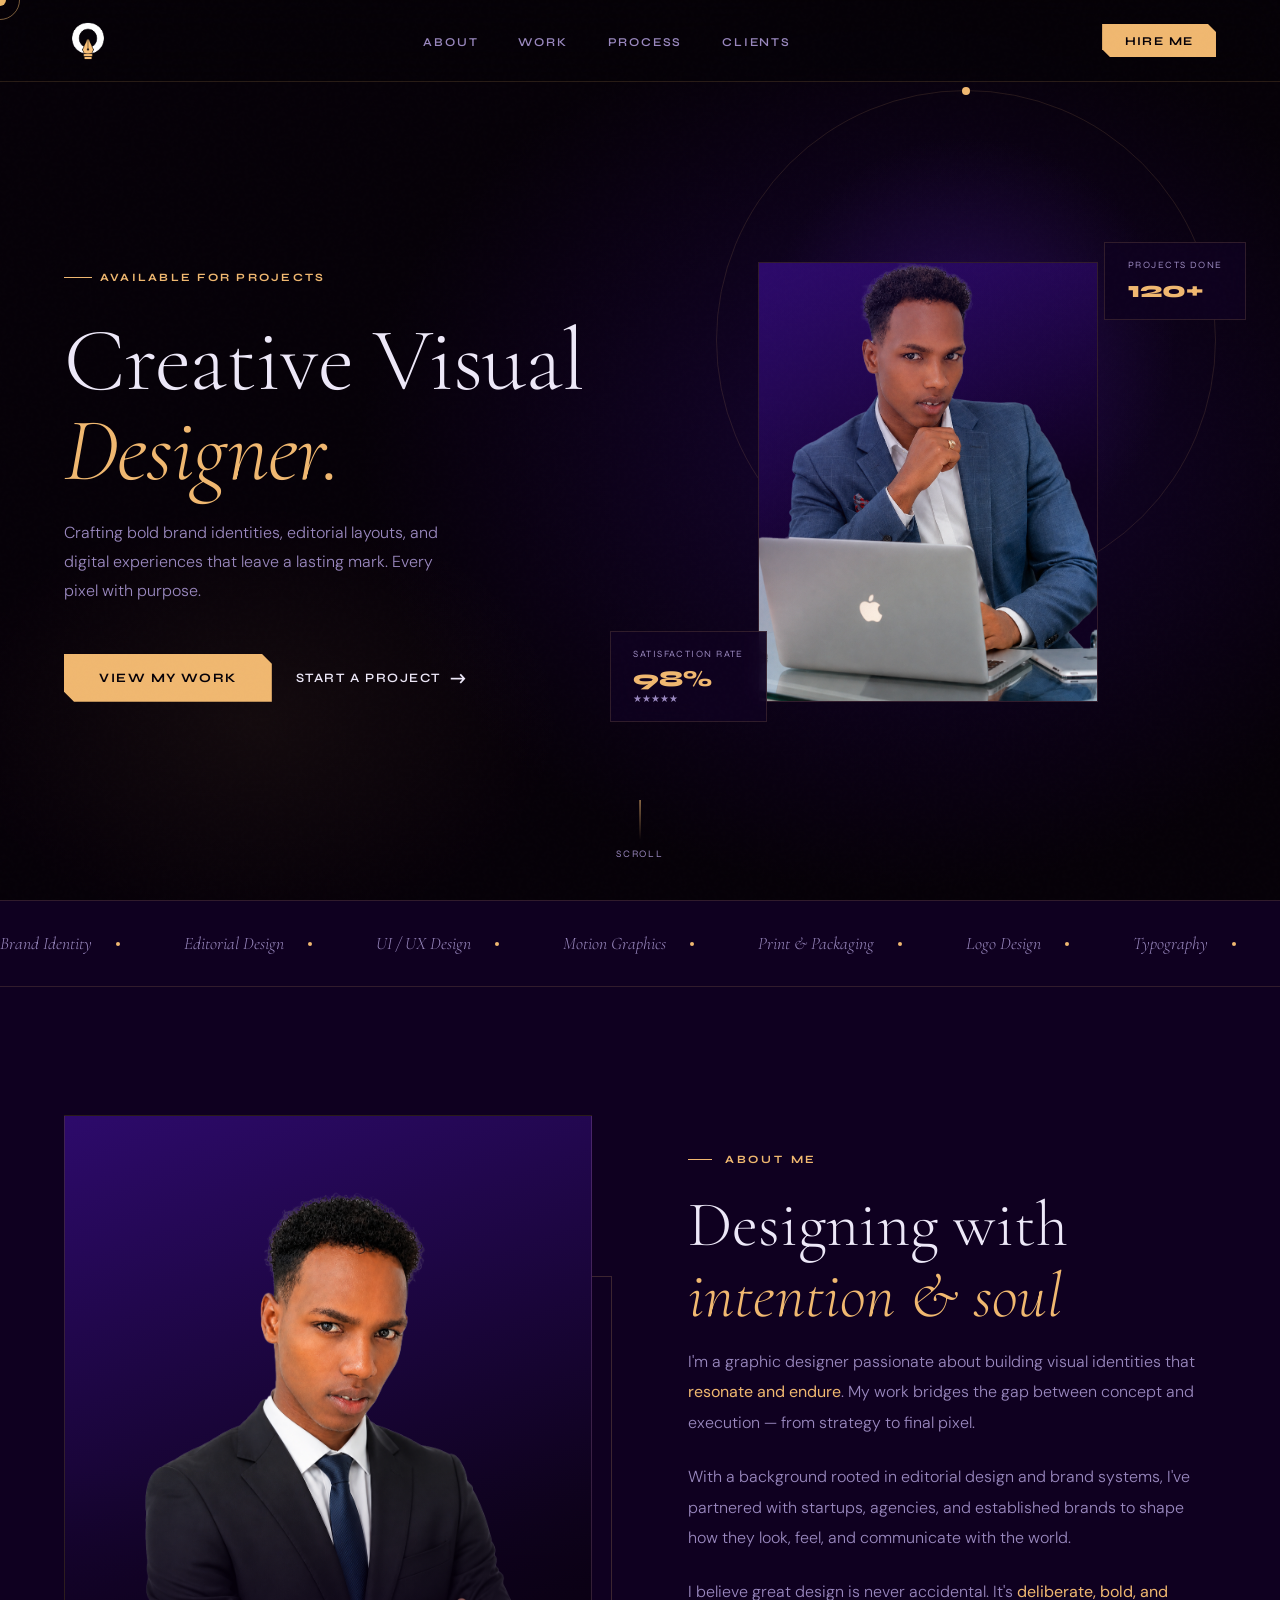
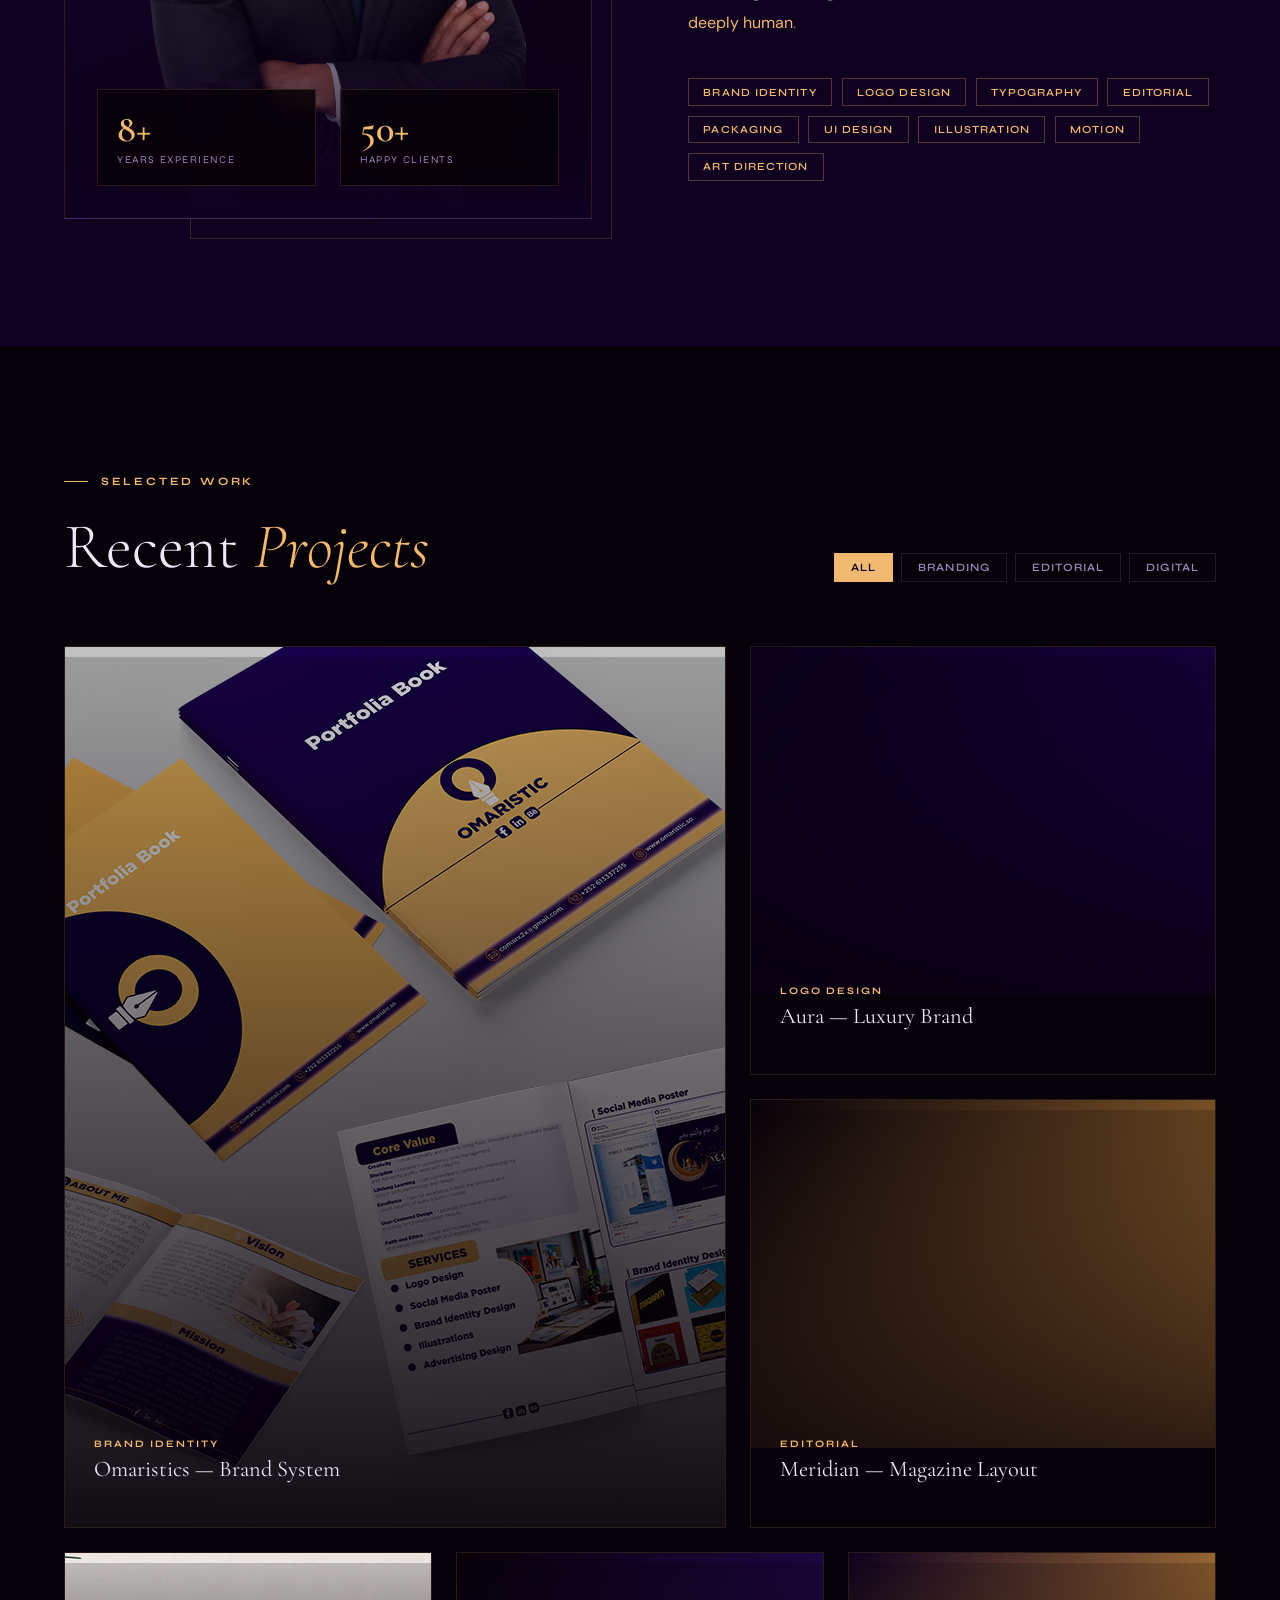
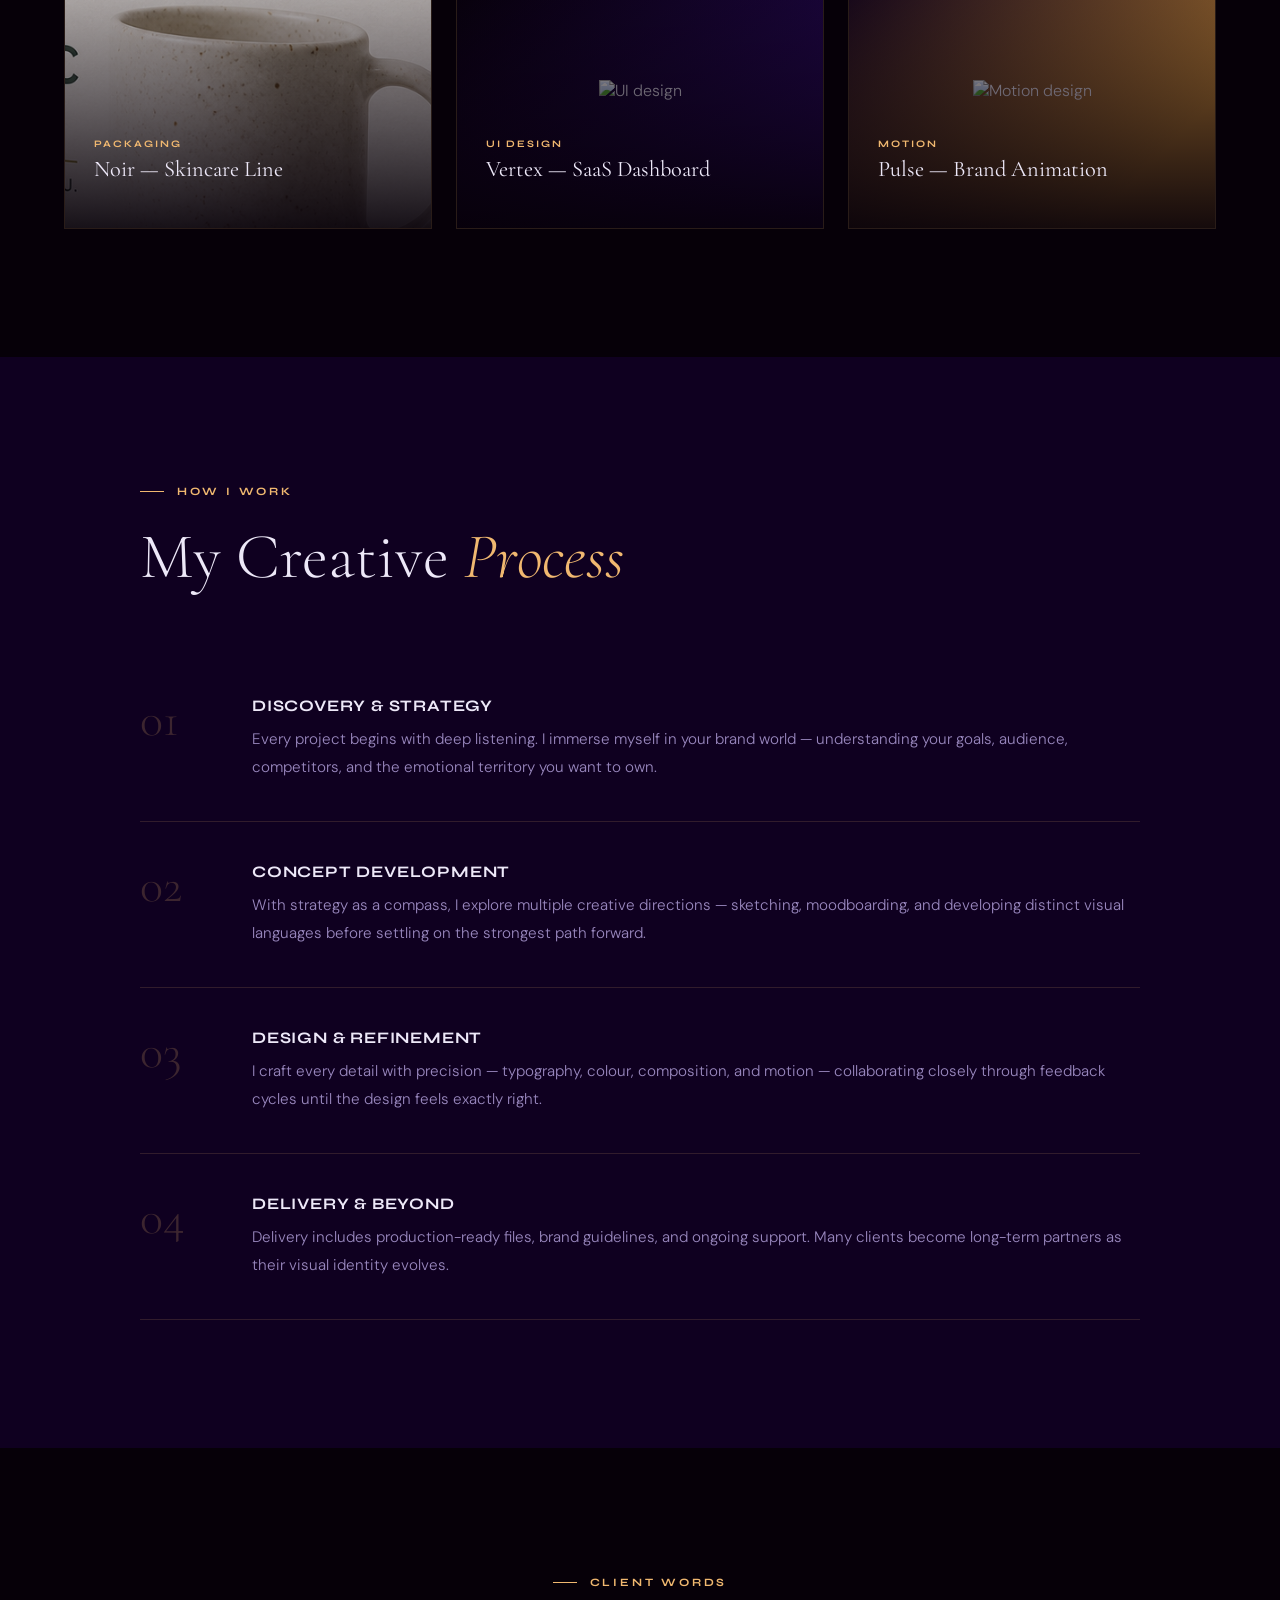
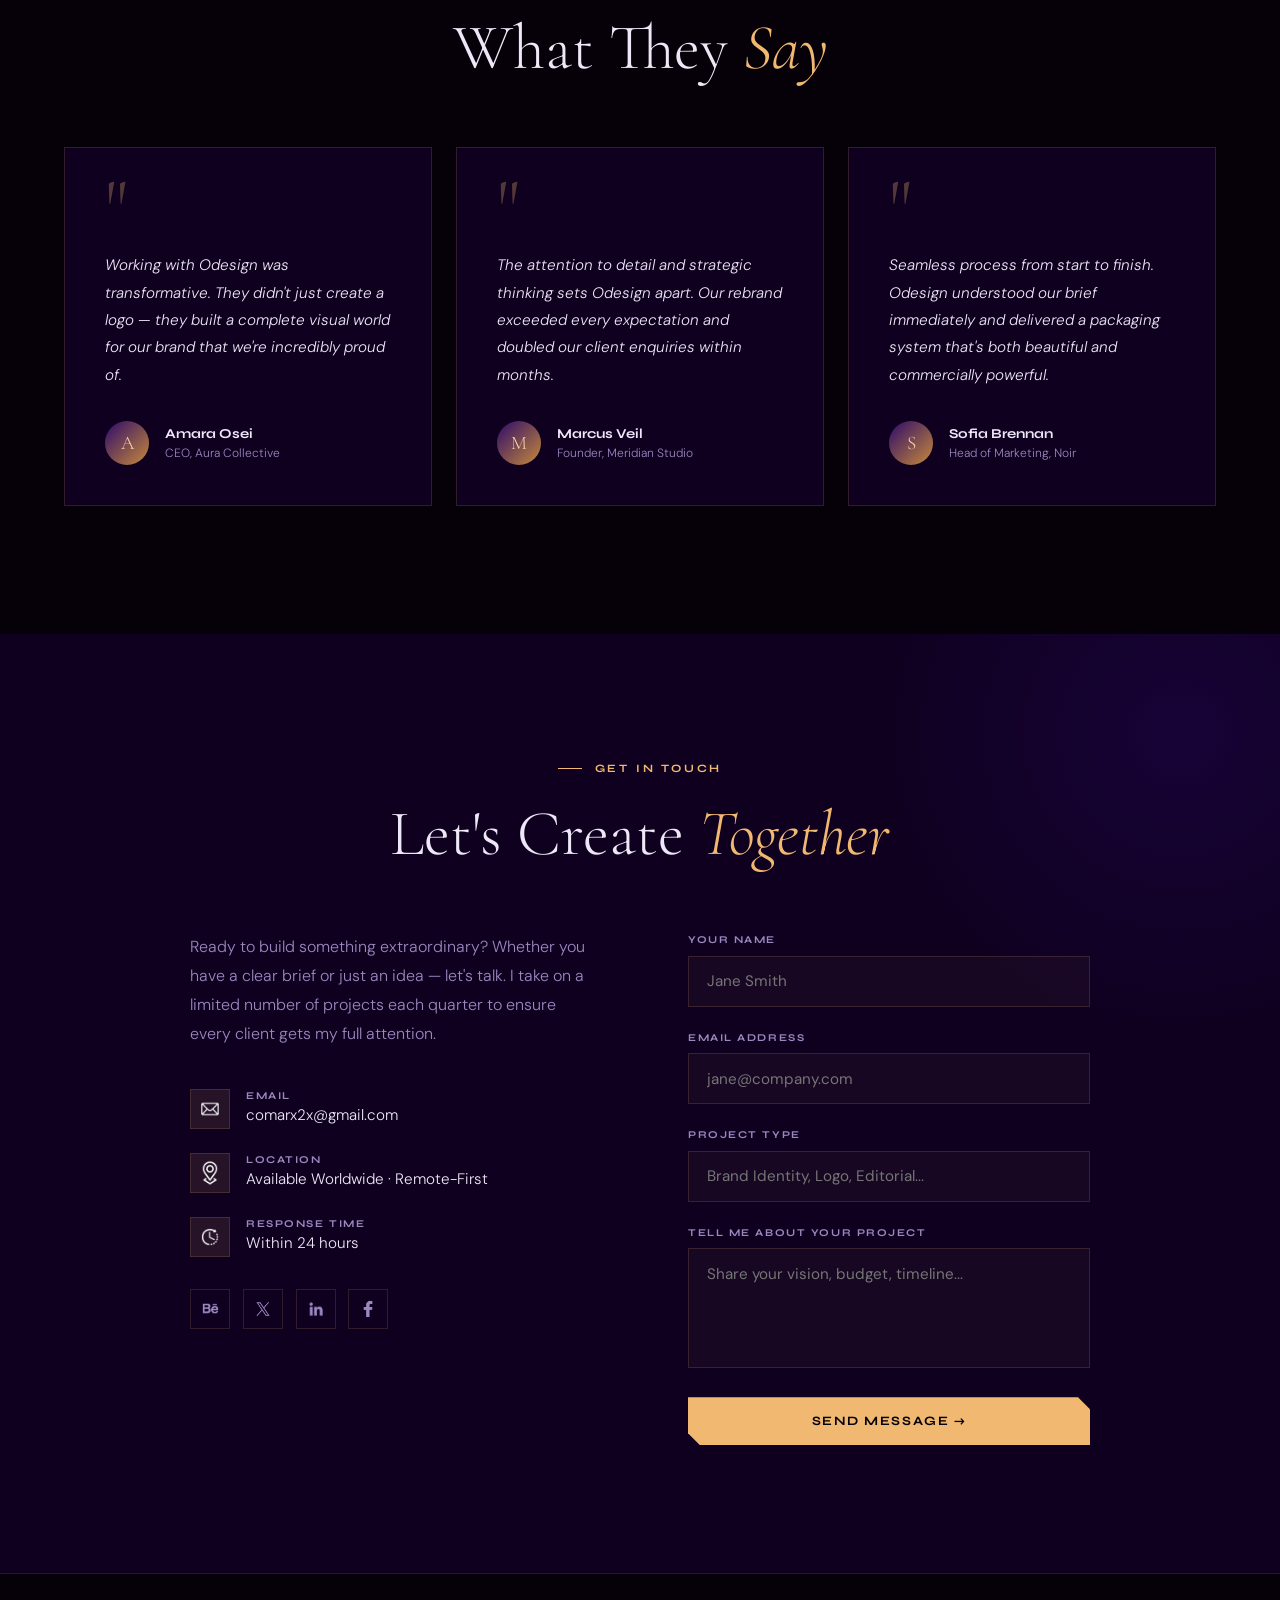
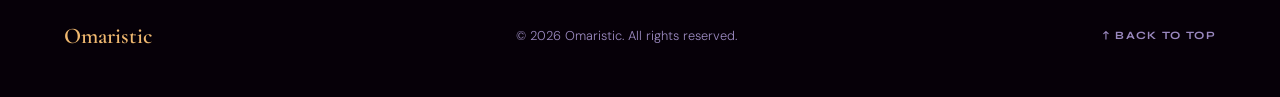
==== commit 99f68681: "same image changes" ====
--- a/index.html
+++ b/index.html
@@ -231,9 +231,10 @@
 
     <div class="project-card reveal" style="transition-delay:0.2s">
       <div class="project-thumb pc4">
-        <svg width="50" height="50" viewBox="0 0 50 50" fill="none" style="opacity:0.2">
+        <!-- <svg width="50" height="50" viewBox="0 0 50 50" fill="none" style="opacity:0.2">
           <polygon points="25,5 45,40 5,40" stroke="#F0B870" stroke-width="2" fill="none"/>
-        </svg>
+        </svg> -->
+        <img src="Assets/images/PACKEGING.png" alt="packaging design">
       </div>
       <div class="project-overlay">
         <div class="project-cat">Packaging</div>
@@ -244,11 +245,12 @@
 
     <div class="project-card reveal" style="transition-delay:0.25s">
       <div class="project-thumb pc5">
-        <svg width="50" height="50" viewBox="0 0 50 50" fill="none" style="opacity:0.2">
+        <!-- <svg width="50" height="50" viewBox="0 0 50 50" fill="none" style="opacity:0.2">
           <line x1="5" y1="25" x2="45" y2="25" stroke="#F0B870" stroke-width="2"/>
           <line x1="25" y1="5" x2="25" y2="45" stroke="#F0B870" stroke-width="2"/>
           <circle cx="25" cy="25" r="10" stroke="#F0B870" stroke-width="1.5"/>
-        </svg>
+        </svg> -->
+        <img src="Assets/images/UI_DESIGN.png" alt="UI design">
       </div>
       <div class="project-overlay">
         <div class="project-cat">UI Design</div>
@@ -259,11 +261,12 @@
 
     <div class="project-card reveal" style="transition-delay:0.3s">
       <div class="project-thumb pc6">
-        <svg width="50" height="50" viewBox="0 0 50 50" fill="none" style="opacity:0.2">
-          <rect x="5" y="20" width="10" height="25" fill="#1C0055"/>
-          <rect x="20" y="10" width="10" height="35" fill="#1C0055"/>
-          <rect x="35" y="15" width="10" height="30" fill="#1C0055"/>
-        </svg>
+          <!-- <svg width="50" height="50" viewBox="0 0 50 50" fill="none" style="opacity:0.2">
+            <rect x="5" y="20" width="10" height="25" fill="#1C0055"/>
+            <rect x="20" y="10" width="10" height="35" fill="#1C0055"/>
+            <rect x="35" y="15" width="10" height="30" fill="#1C0055"/>
+          </svg> -->
+          <img src="Assets/images/MOTION.png" alt="Motion design">
       </div>
       <div class="project-overlay">
         <div class="project-cat">Motion</div>
--- a/style.css
+++ b/style.css
@@ -23,6 +23,7 @@
     font-family: 'DM Sans', sans-serif;
     font-weight: 300;
     overflow-x: hidden;
+    overflow: hidden;
     cursor: none;
   }
 
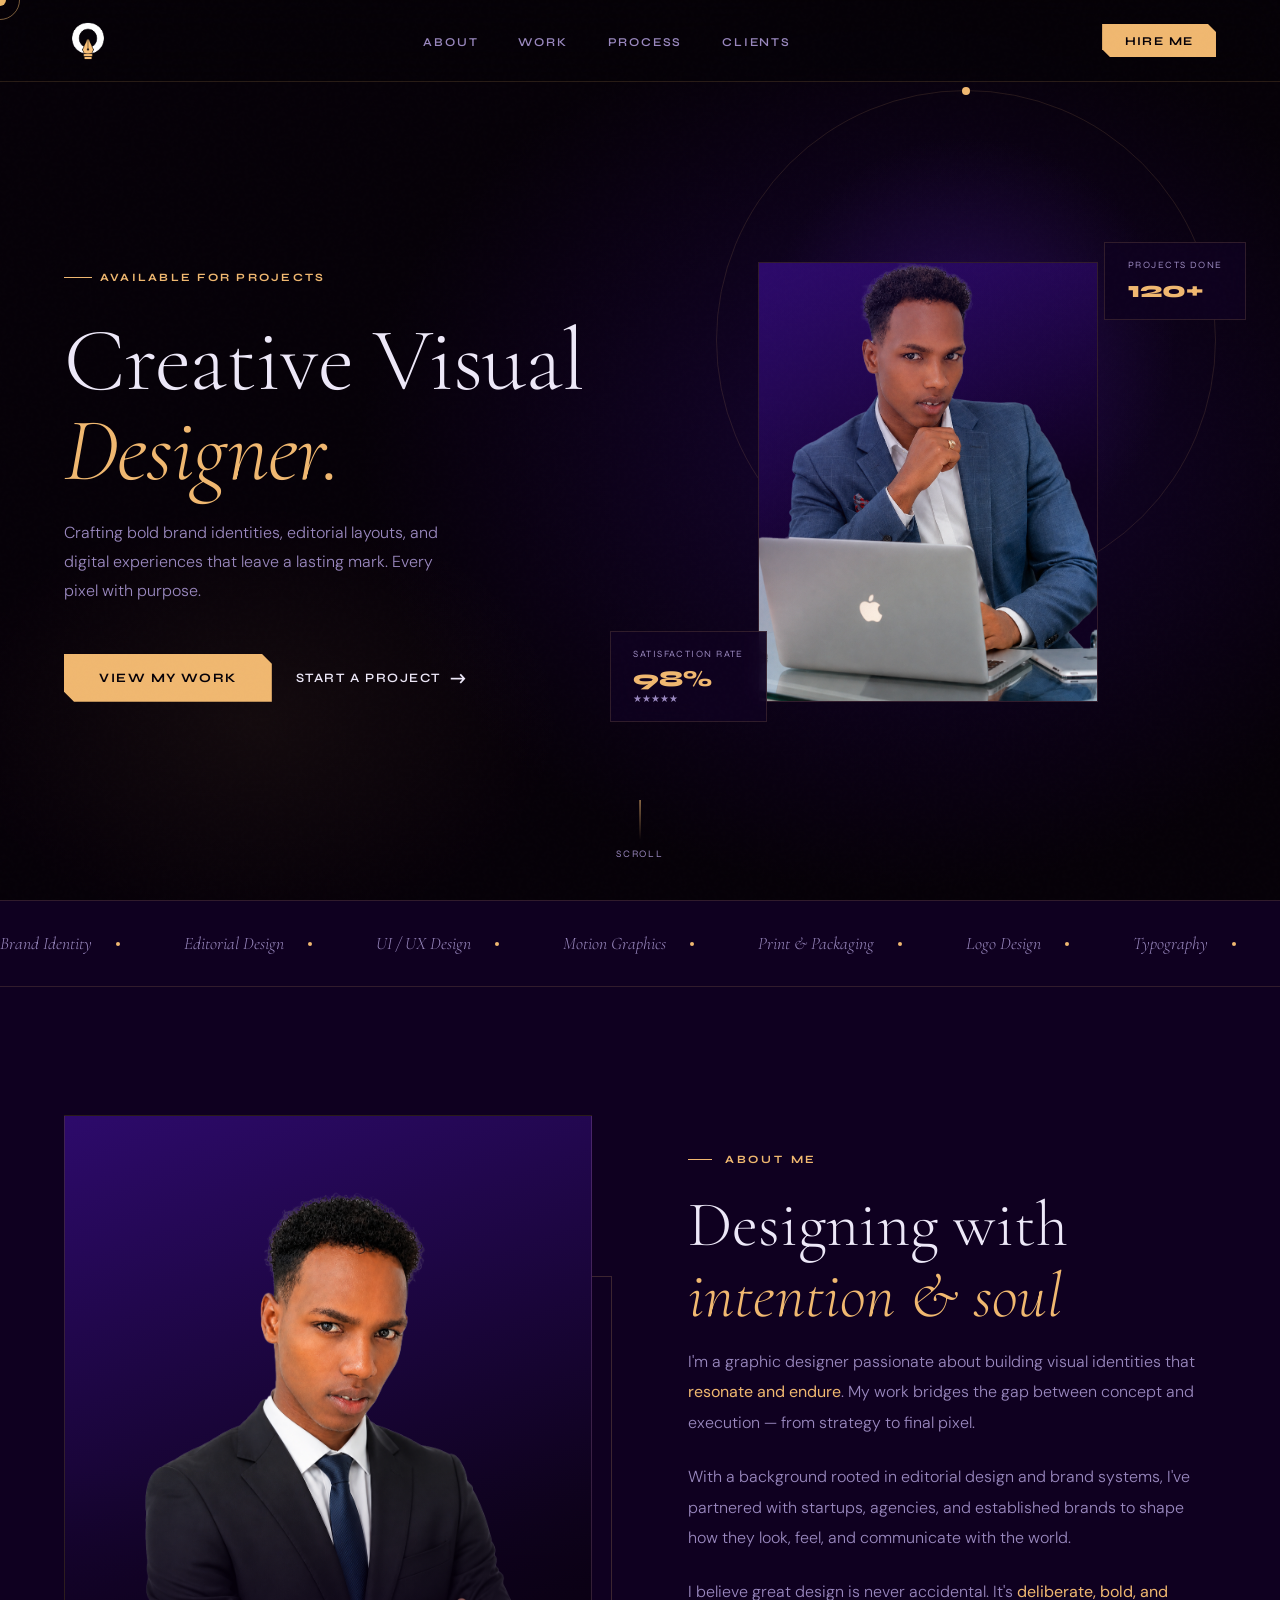
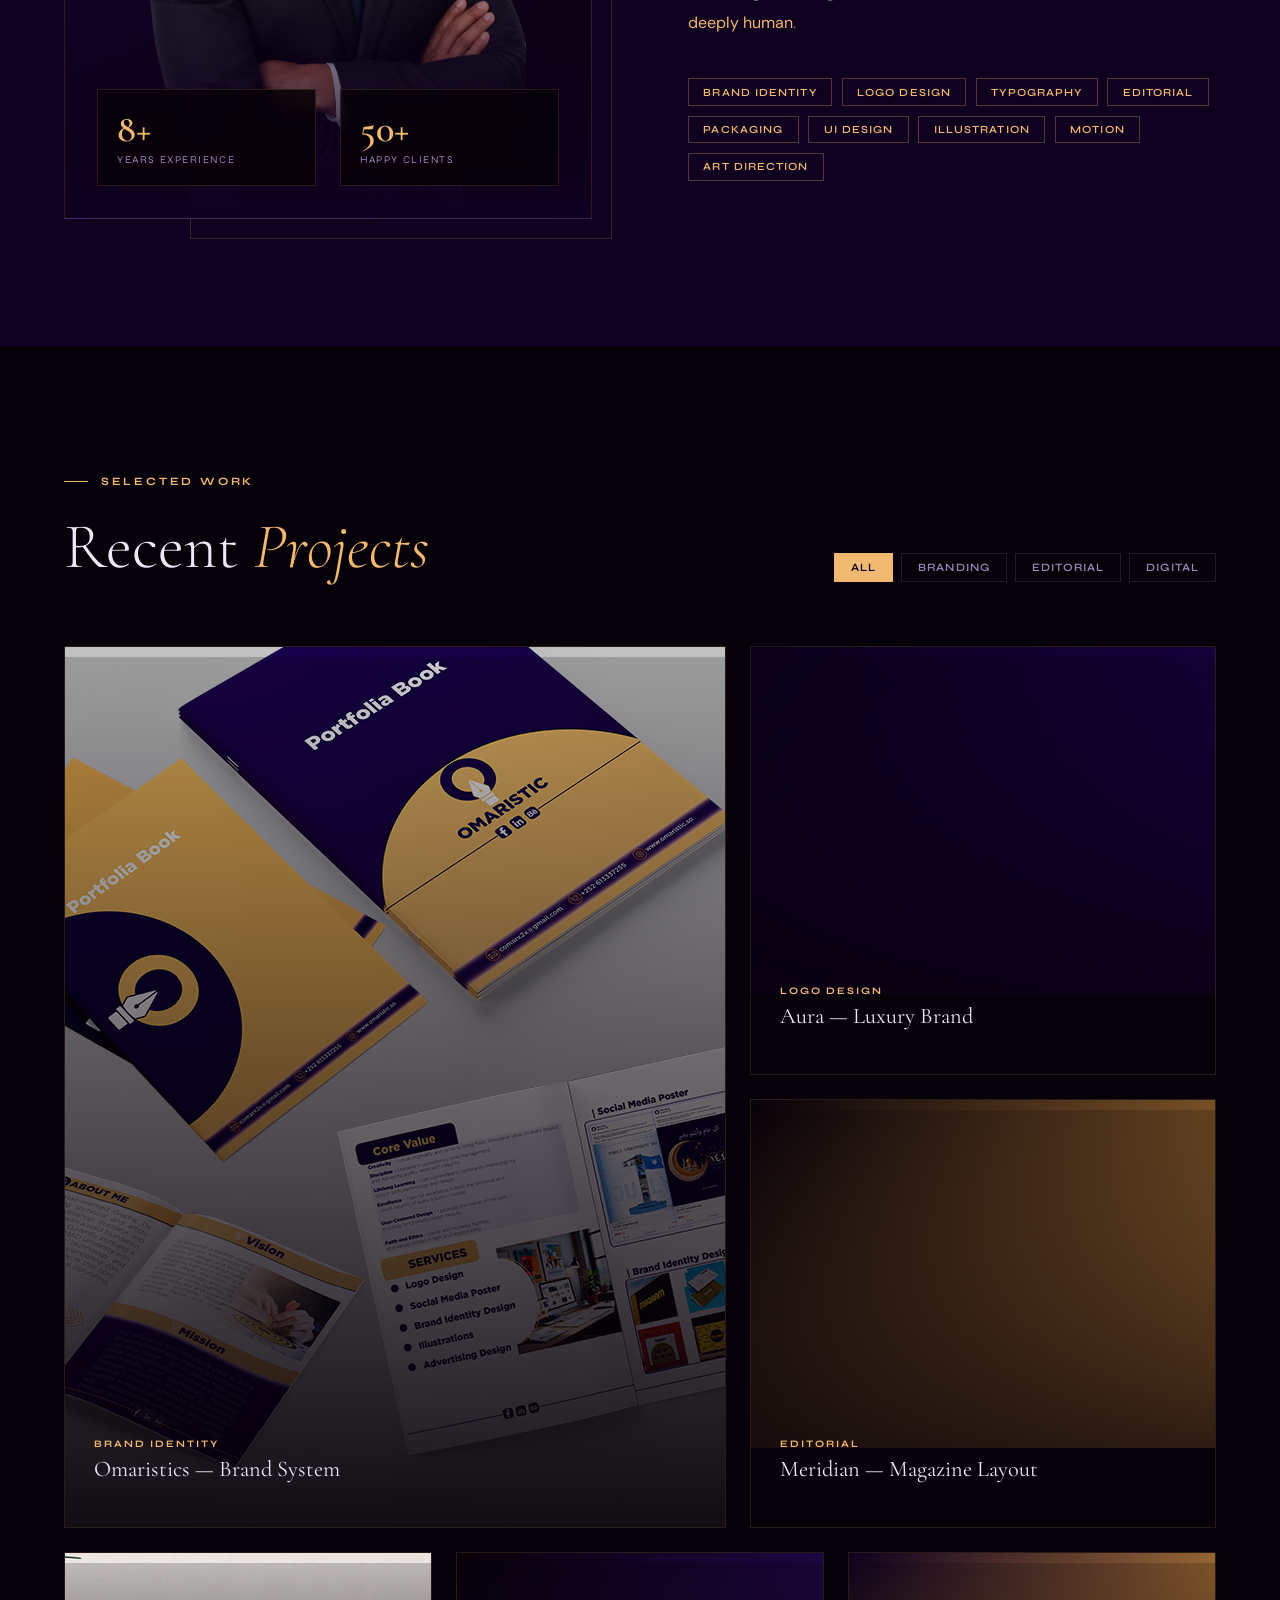
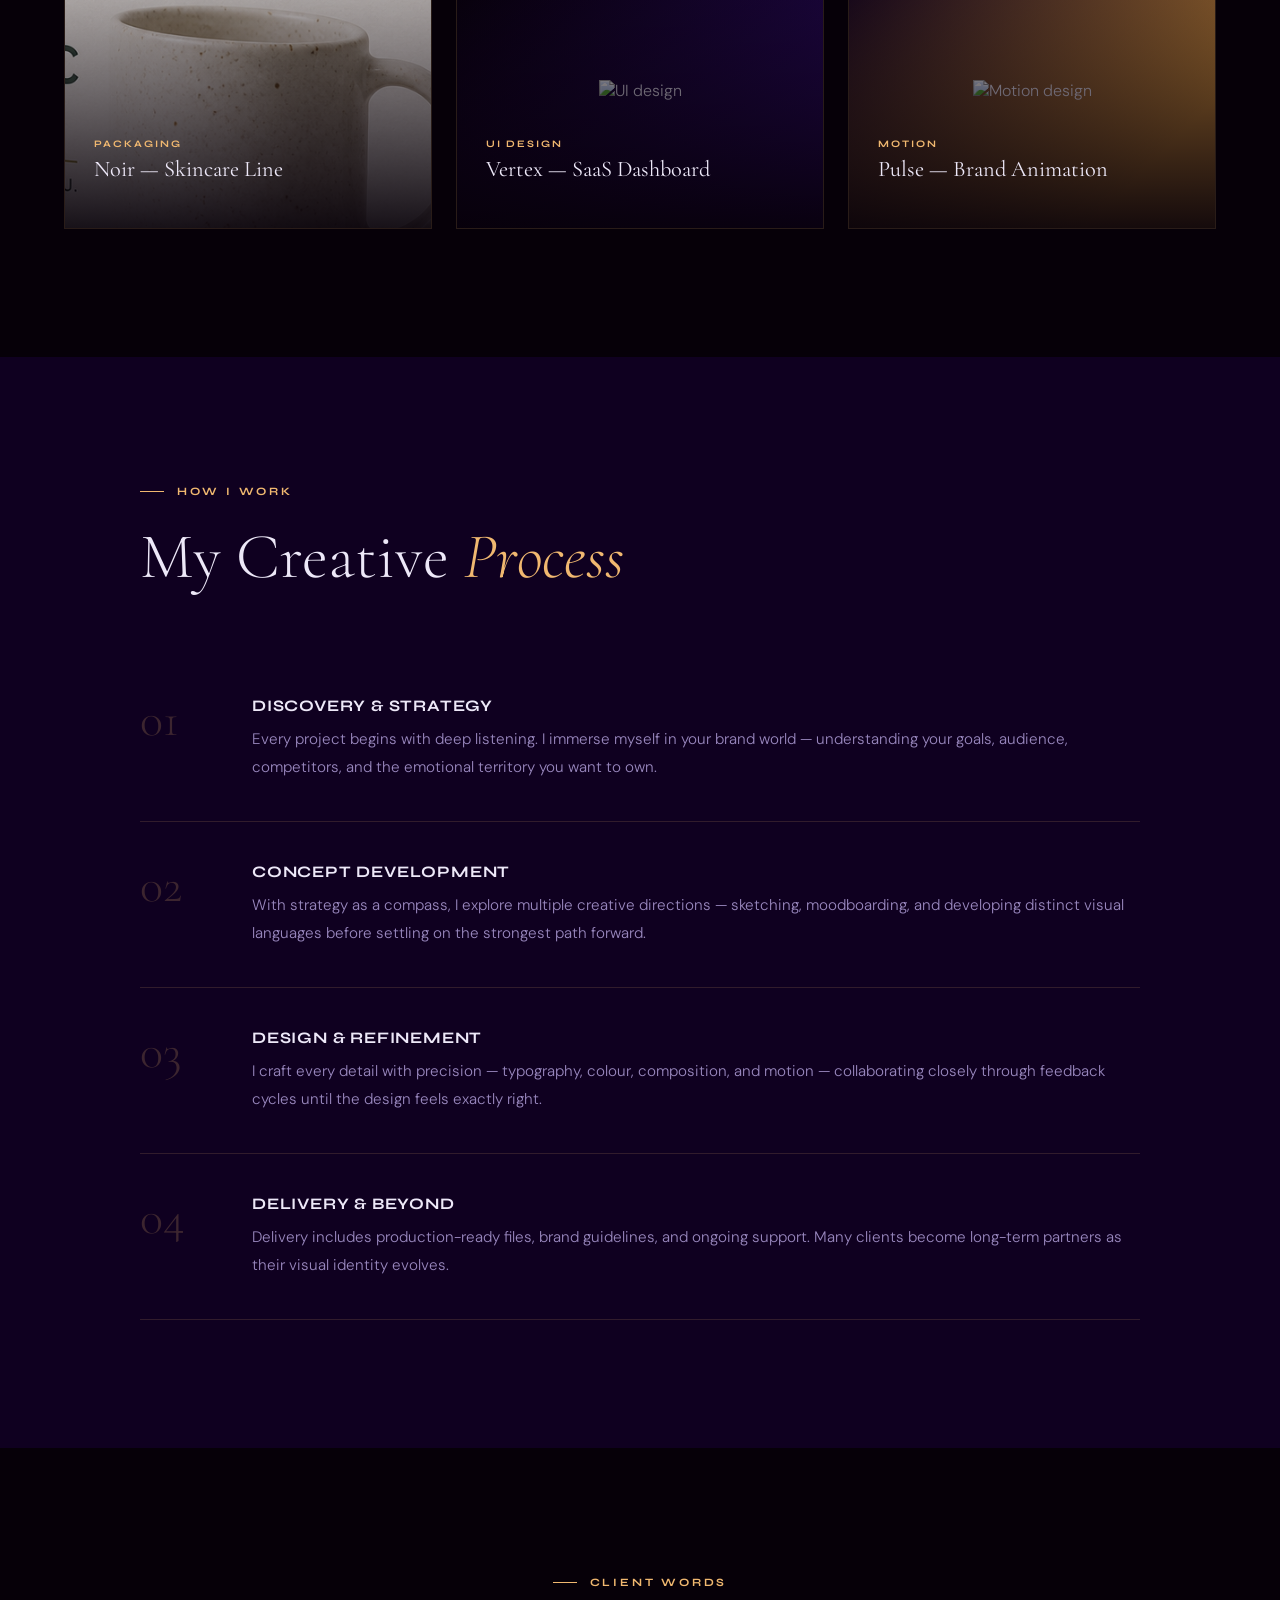
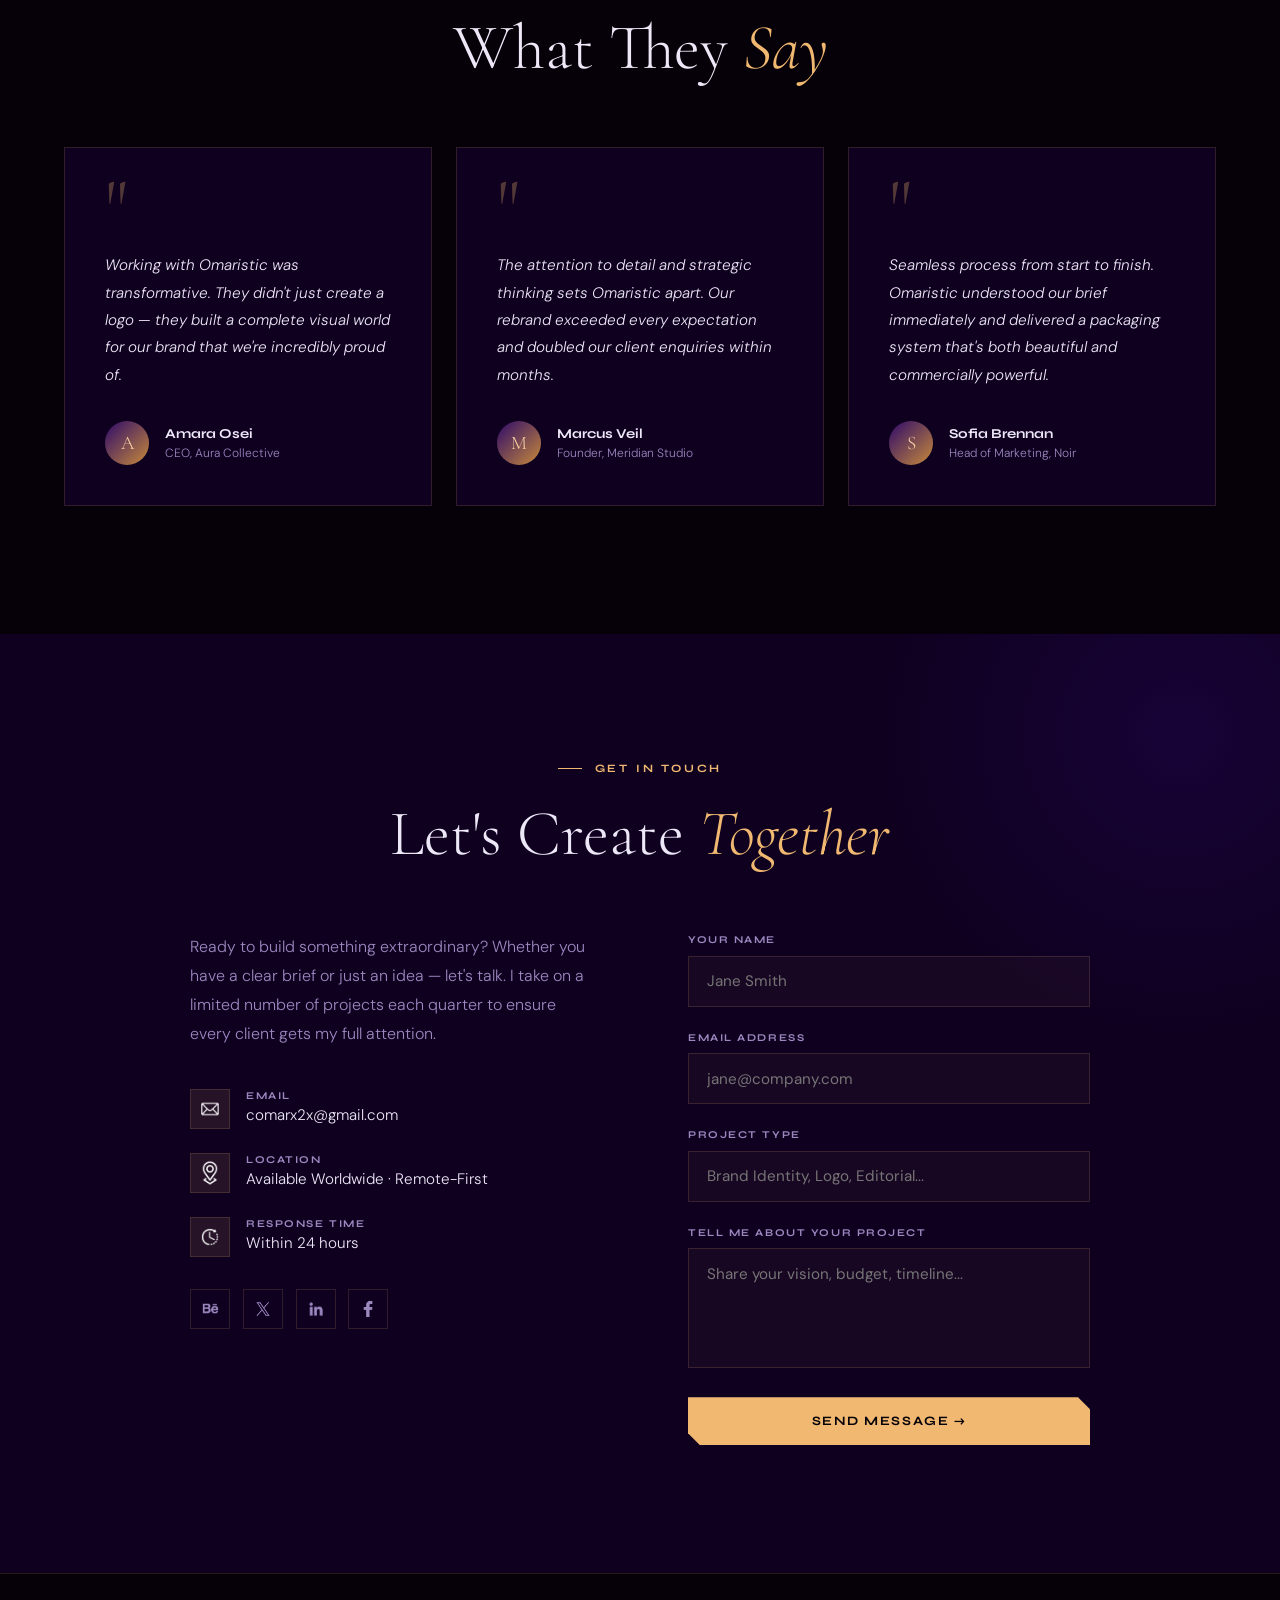
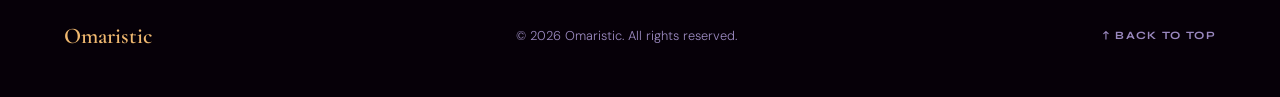
==== commit c90df806: "text" ====
--- a/index.html
+++ b/index.html
@@ -329,7 +329,7 @@
     <div class="testimonials-grid">
       <div class="testimonial-card reveal" style="transition-delay:0.1s">
         <span class="quote-mark">"</span>
-        <p class="testimonial-text">Working with Odesign was transformative. They didn't just create a logo — they built a complete visual world for our brand that we're incredibly proud of.</p>
+        <p class="testimonial-text">Working with Omaristic was transformative. They didn't just create a logo — they built a complete visual world for our brand that we're incredibly proud of.</p>
         <div class="testimonial-author">
           <div class="author-avatar">A</div>
           <div>
@@ -341,7 +341,7 @@
 
       <div class="testimonial-card reveal" style="transition-delay:0.2s">
         <span class="quote-mark">"</span>
-        <p class="testimonial-text">The attention to detail and strategic thinking sets Odesign apart. Our rebrand exceeded every expectation and doubled our client enquiries within months.</p>
+        <p class="testimonial-text">The attention to detail and strategic thinking sets Omaristic apart. Our rebrand exceeded every expectation and doubled our client enquiries within months.</p>
         <div class="testimonial-author">
           <div class="author-avatar">M</div>
           <div>
@@ -353,7 +353,7 @@
 
       <div class="testimonial-card reveal" style="transition-delay:0.3s">
         <span class="quote-mark">"</span>
-        <p class="testimonial-text">Seamless process from start to finish. Odesign understood our brief immediately and delivered a packaging system that's both beautiful and commercially powerful.</p>
+        <p class="testimonial-text">Seamless process from start to finish. Omaristic understood our brief immediately and delivered a packaging system that's both beautiful and commercially powerful.</p>
         <div class="testimonial-author">
           <div class="author-avatar">S</div>
           <div>
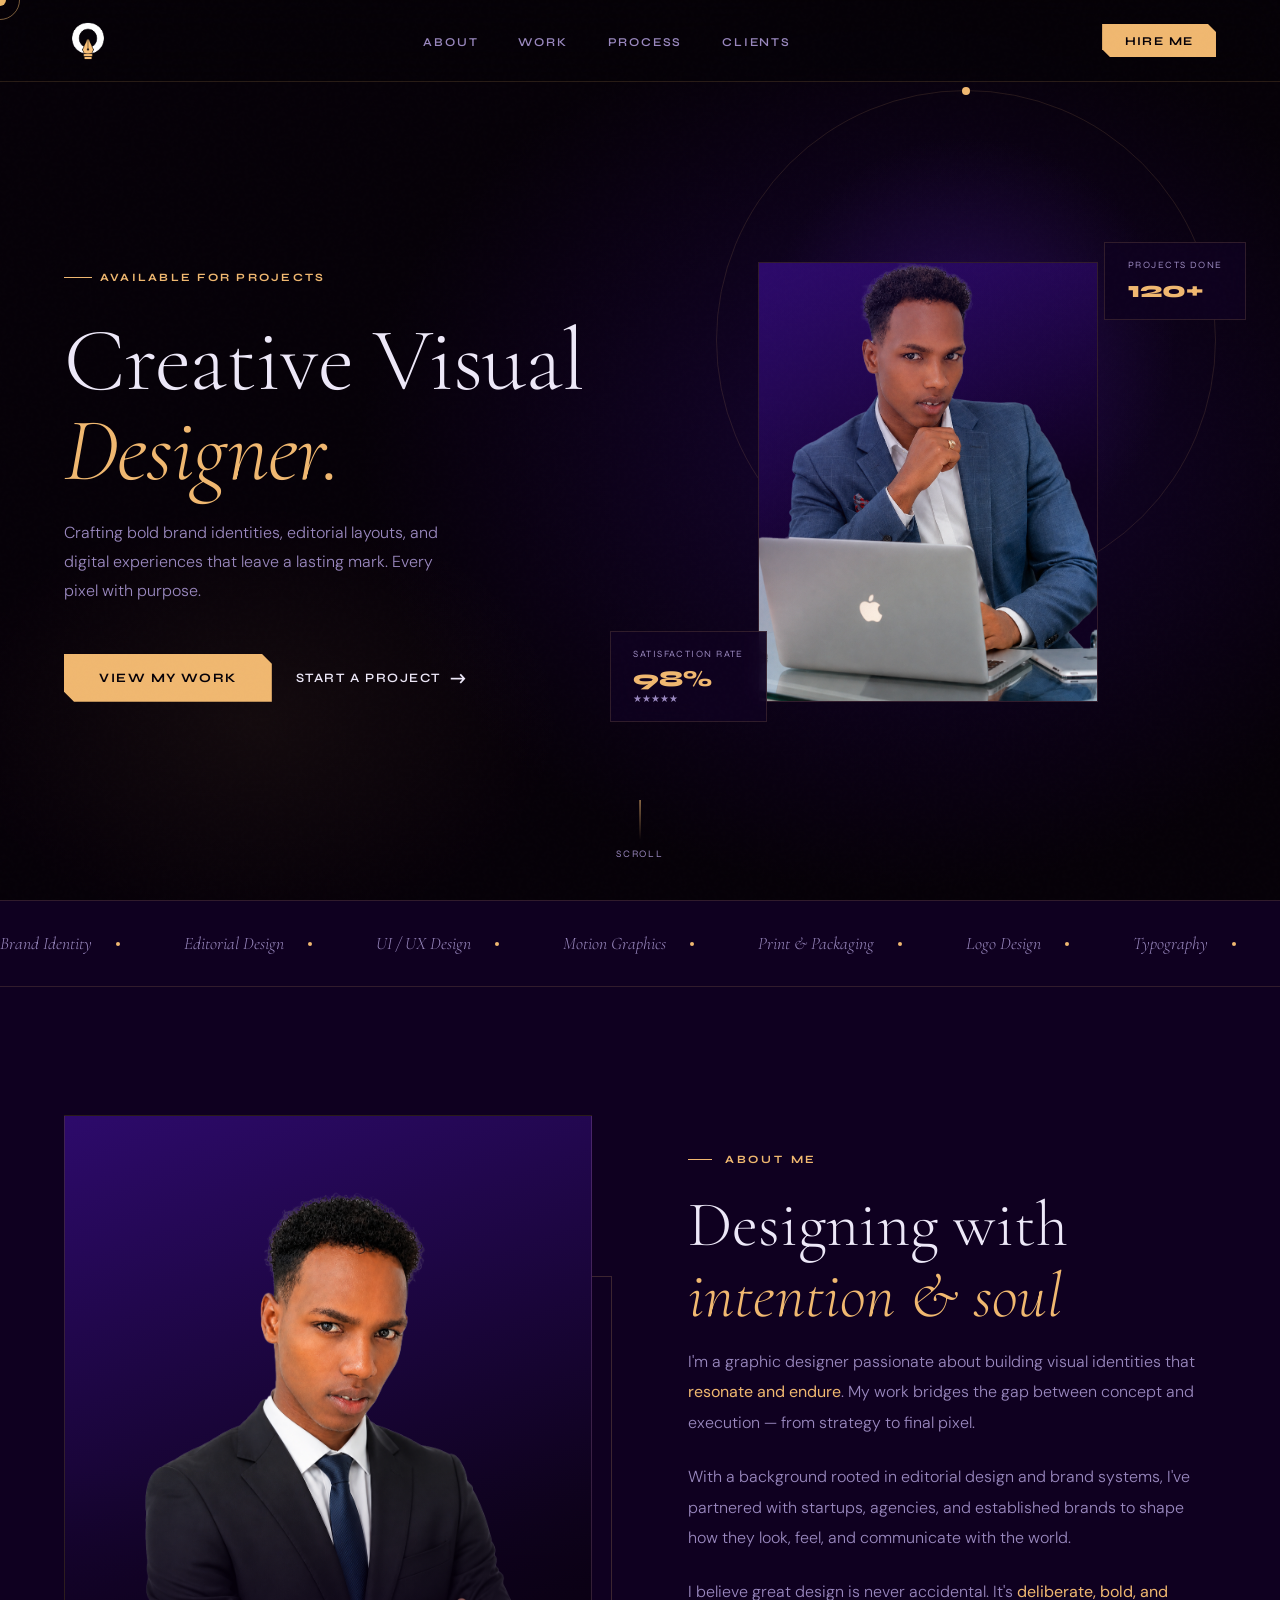
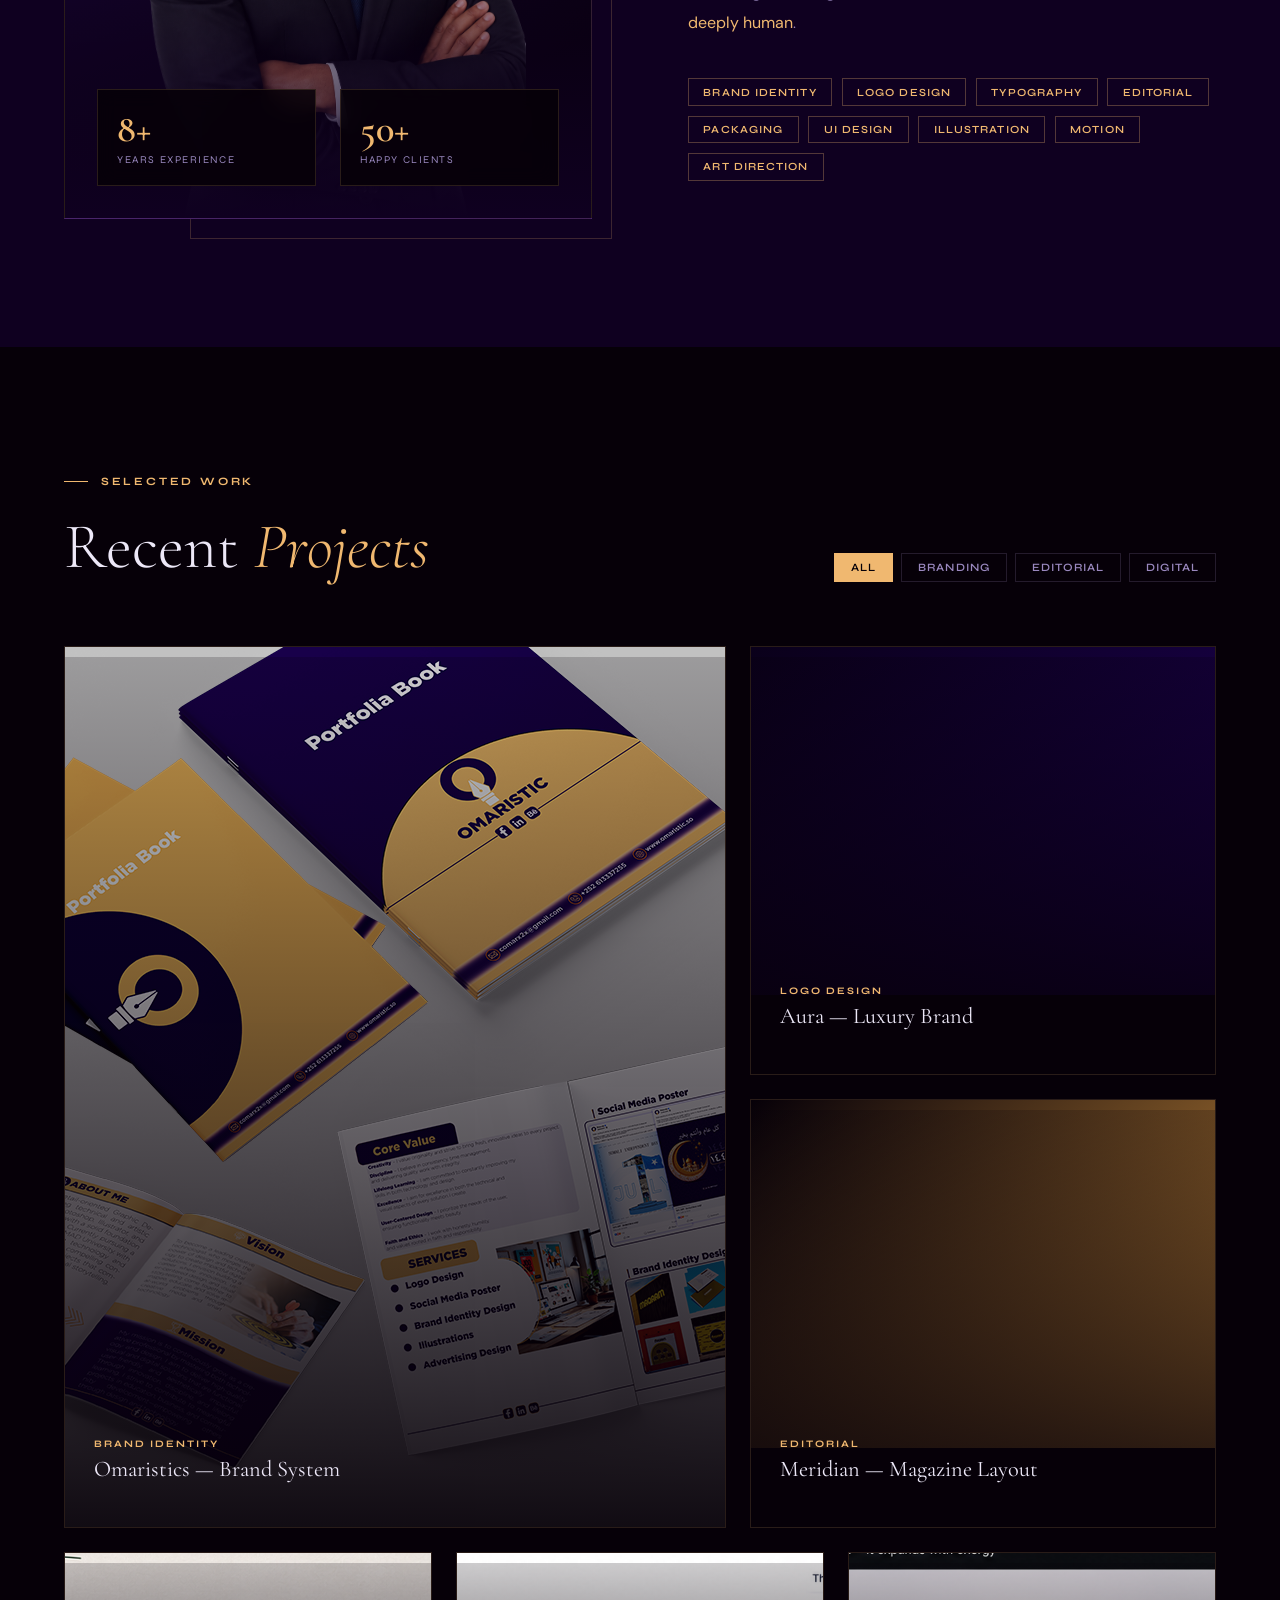
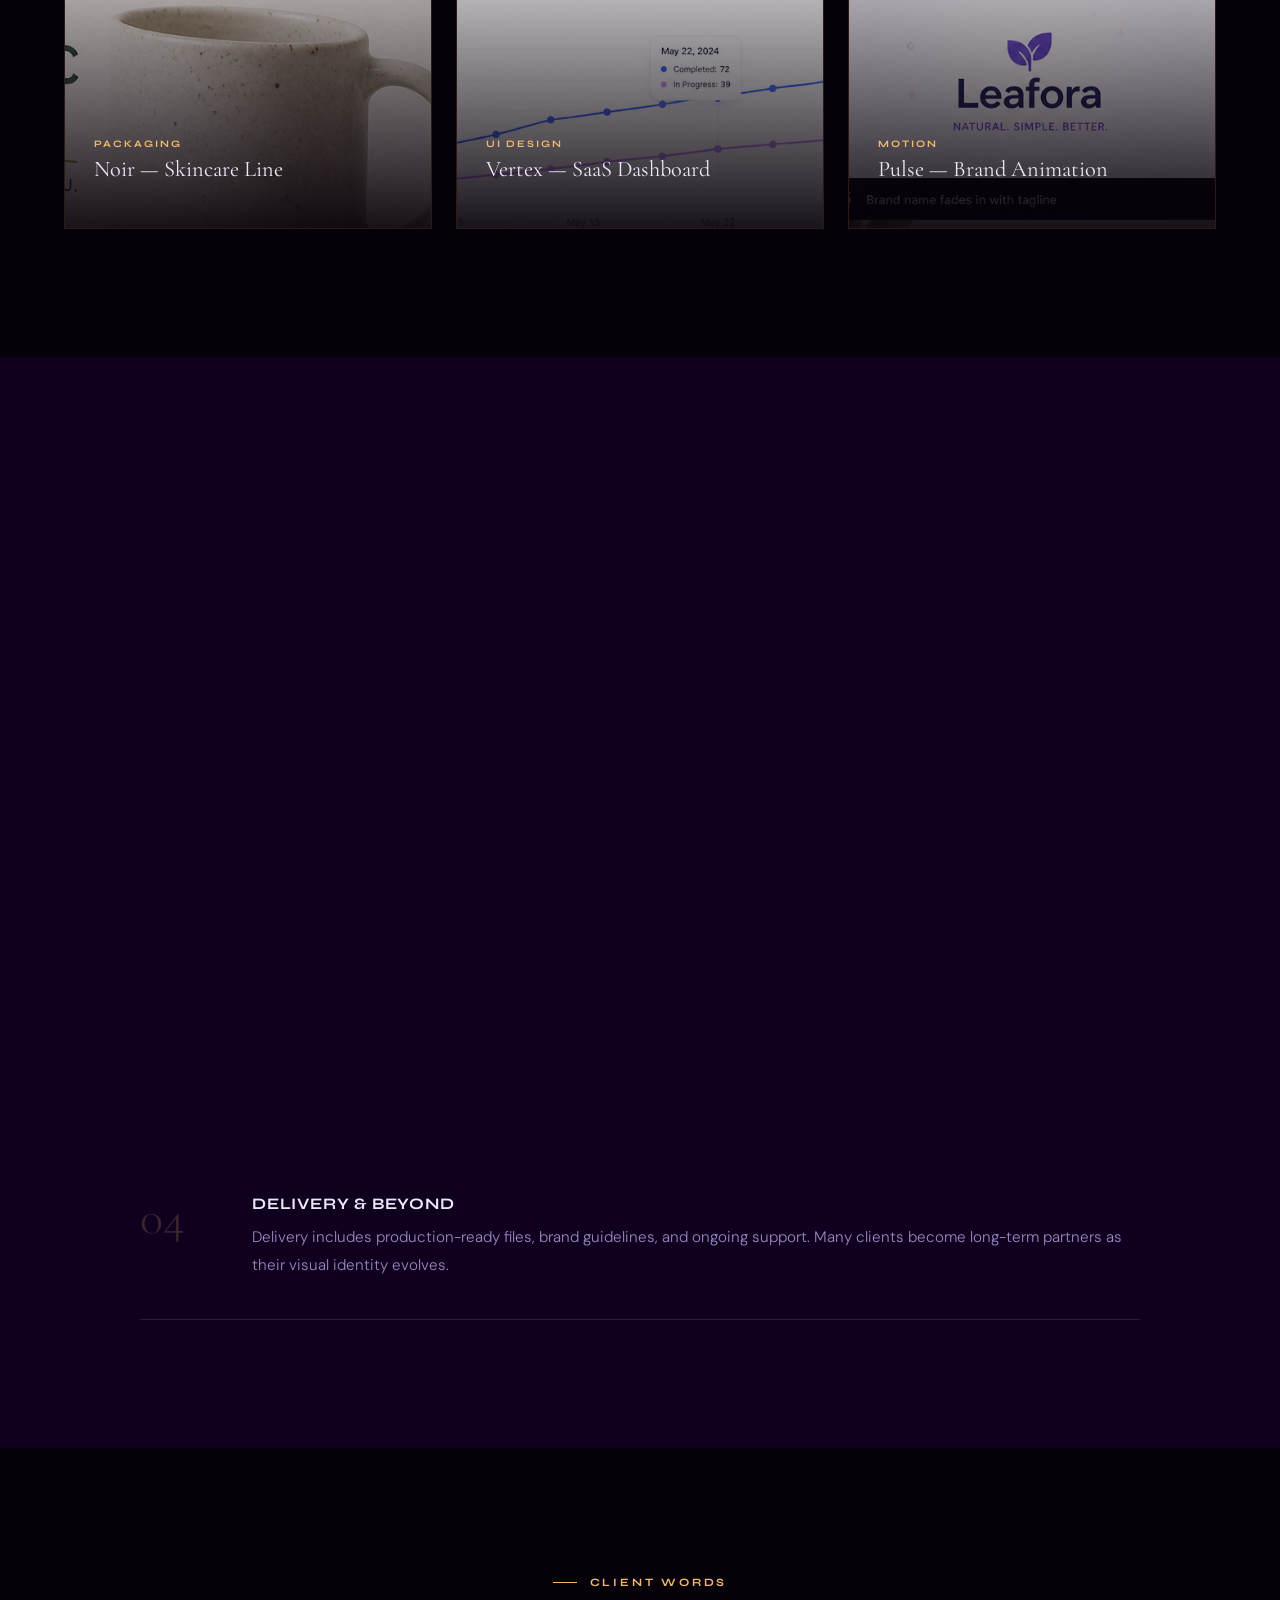
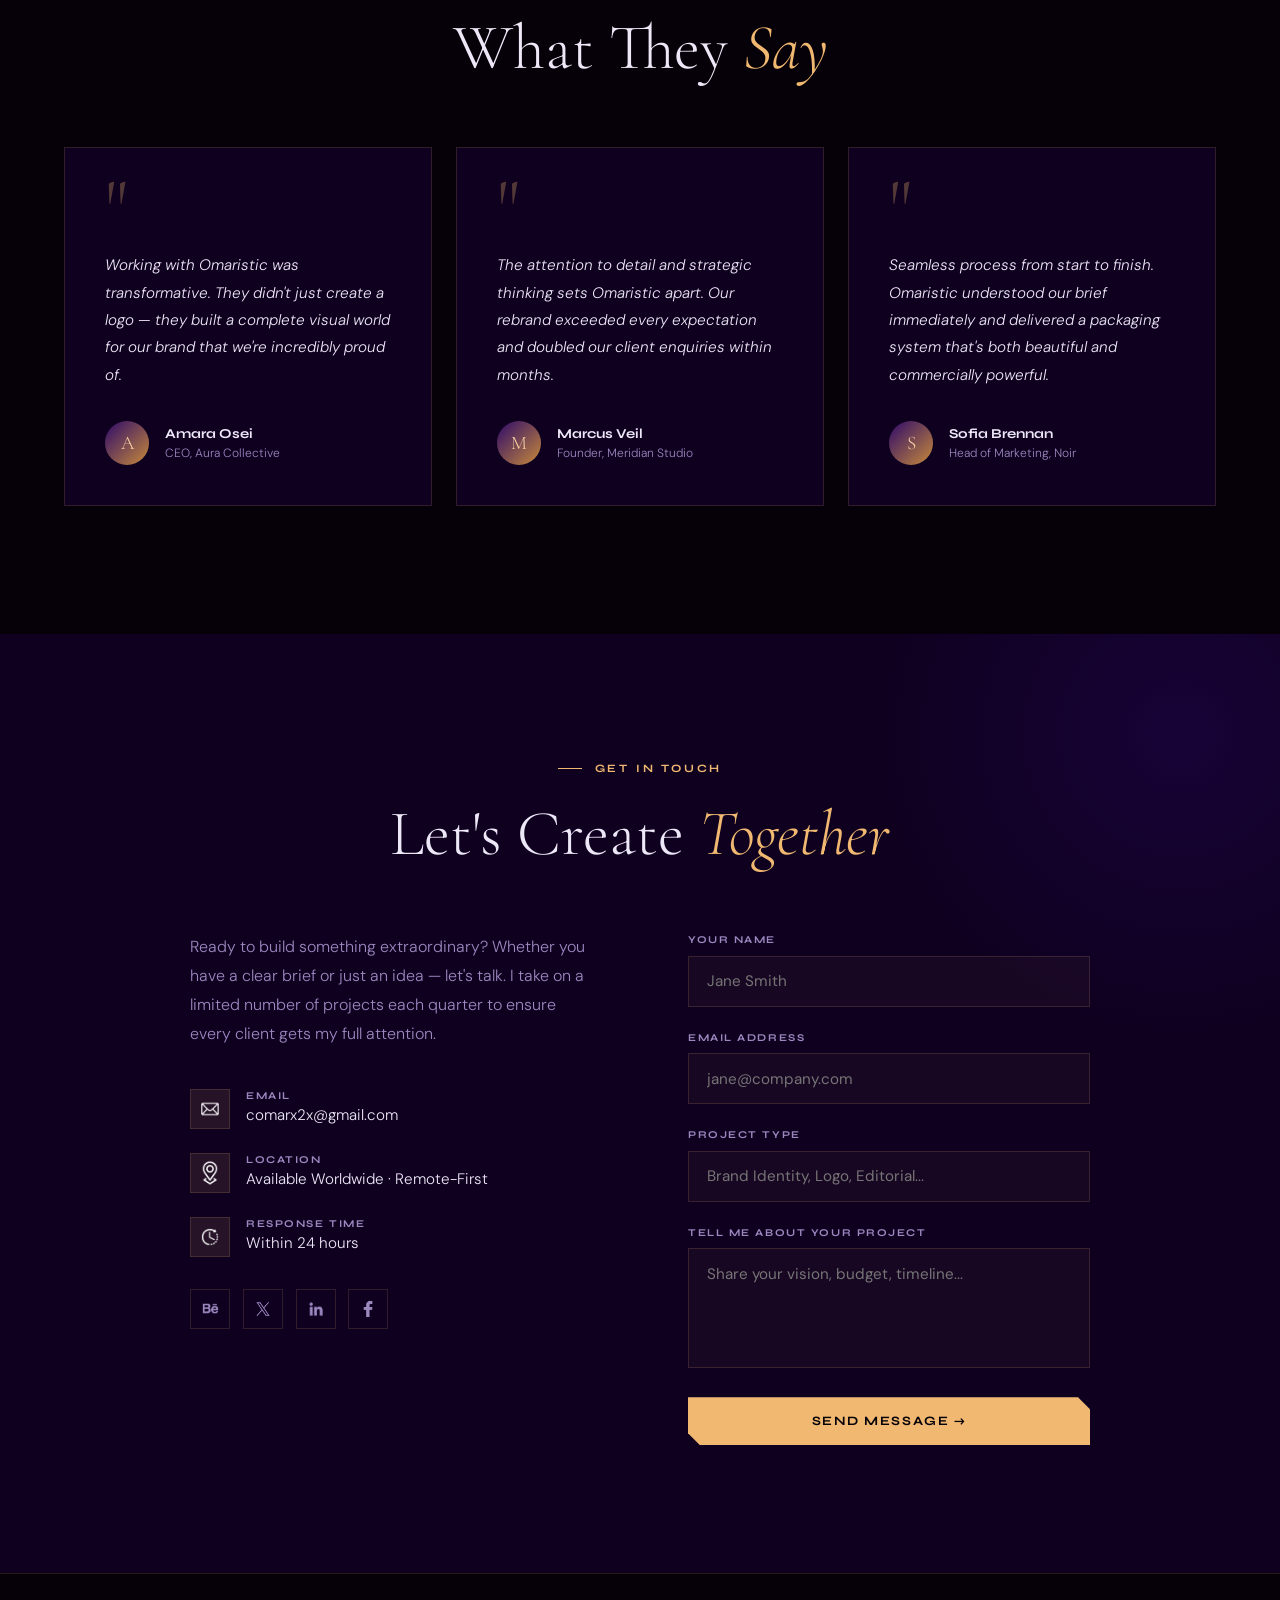
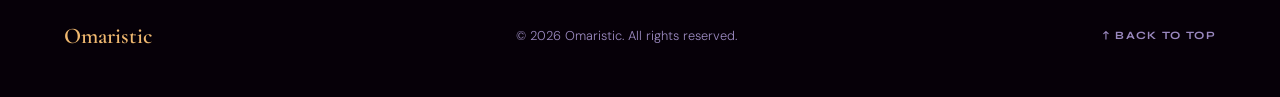
==== commit 90961a74: "images updted" ====
--- a/index.html
+++ b/index.html
@@ -250,7 +250,7 @@
           <line x1="25" y1="5" x2="25" y2="45" stroke="#F0B870" stroke-width="2"/>
           <circle cx="25" cy="25" r="10" stroke="#F0B870" stroke-width="1.5"/>
         </svg> -->
-        <img src="Assets/images/UI_DESIGN.png" alt="UI design">
+        <img src="Assets/images/dashboad.png" alt="UI design">
       </div>
       <div class="project-overlay">
         <div class="project-cat">UI Design</div>
@@ -266,7 +266,7 @@
             <rect x="20" y="10" width="10" height="35" fill="#1C0055"/>
             <rect x="35" y="15" width="10" height="30" fill="#1C0055"/>
           </svg> -->
-          <img src="Assets/images/MOTION.png" alt="Motion design">
+          <img src="Assets/images/Motion.png" alt="Motion design">
       </div>
       <div class="project-overlay">
         <div class="project-cat">Motion</div>
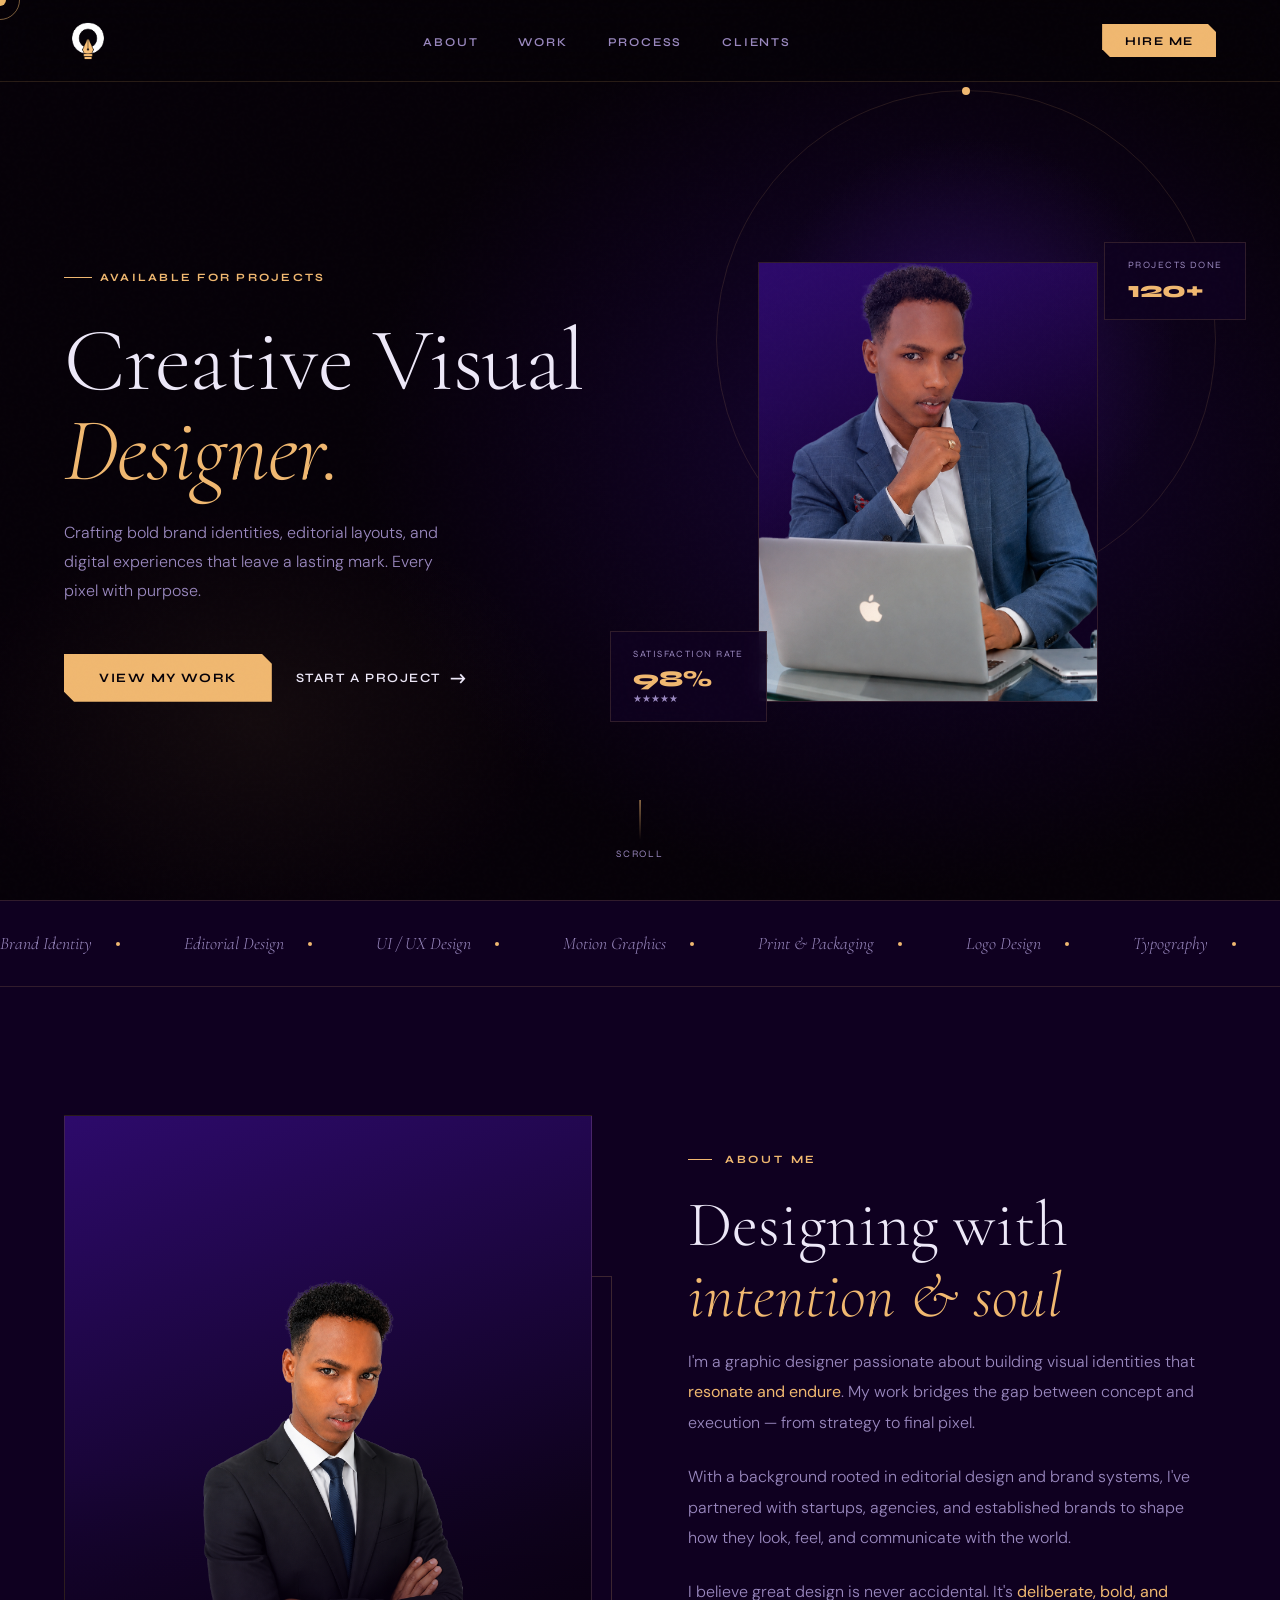
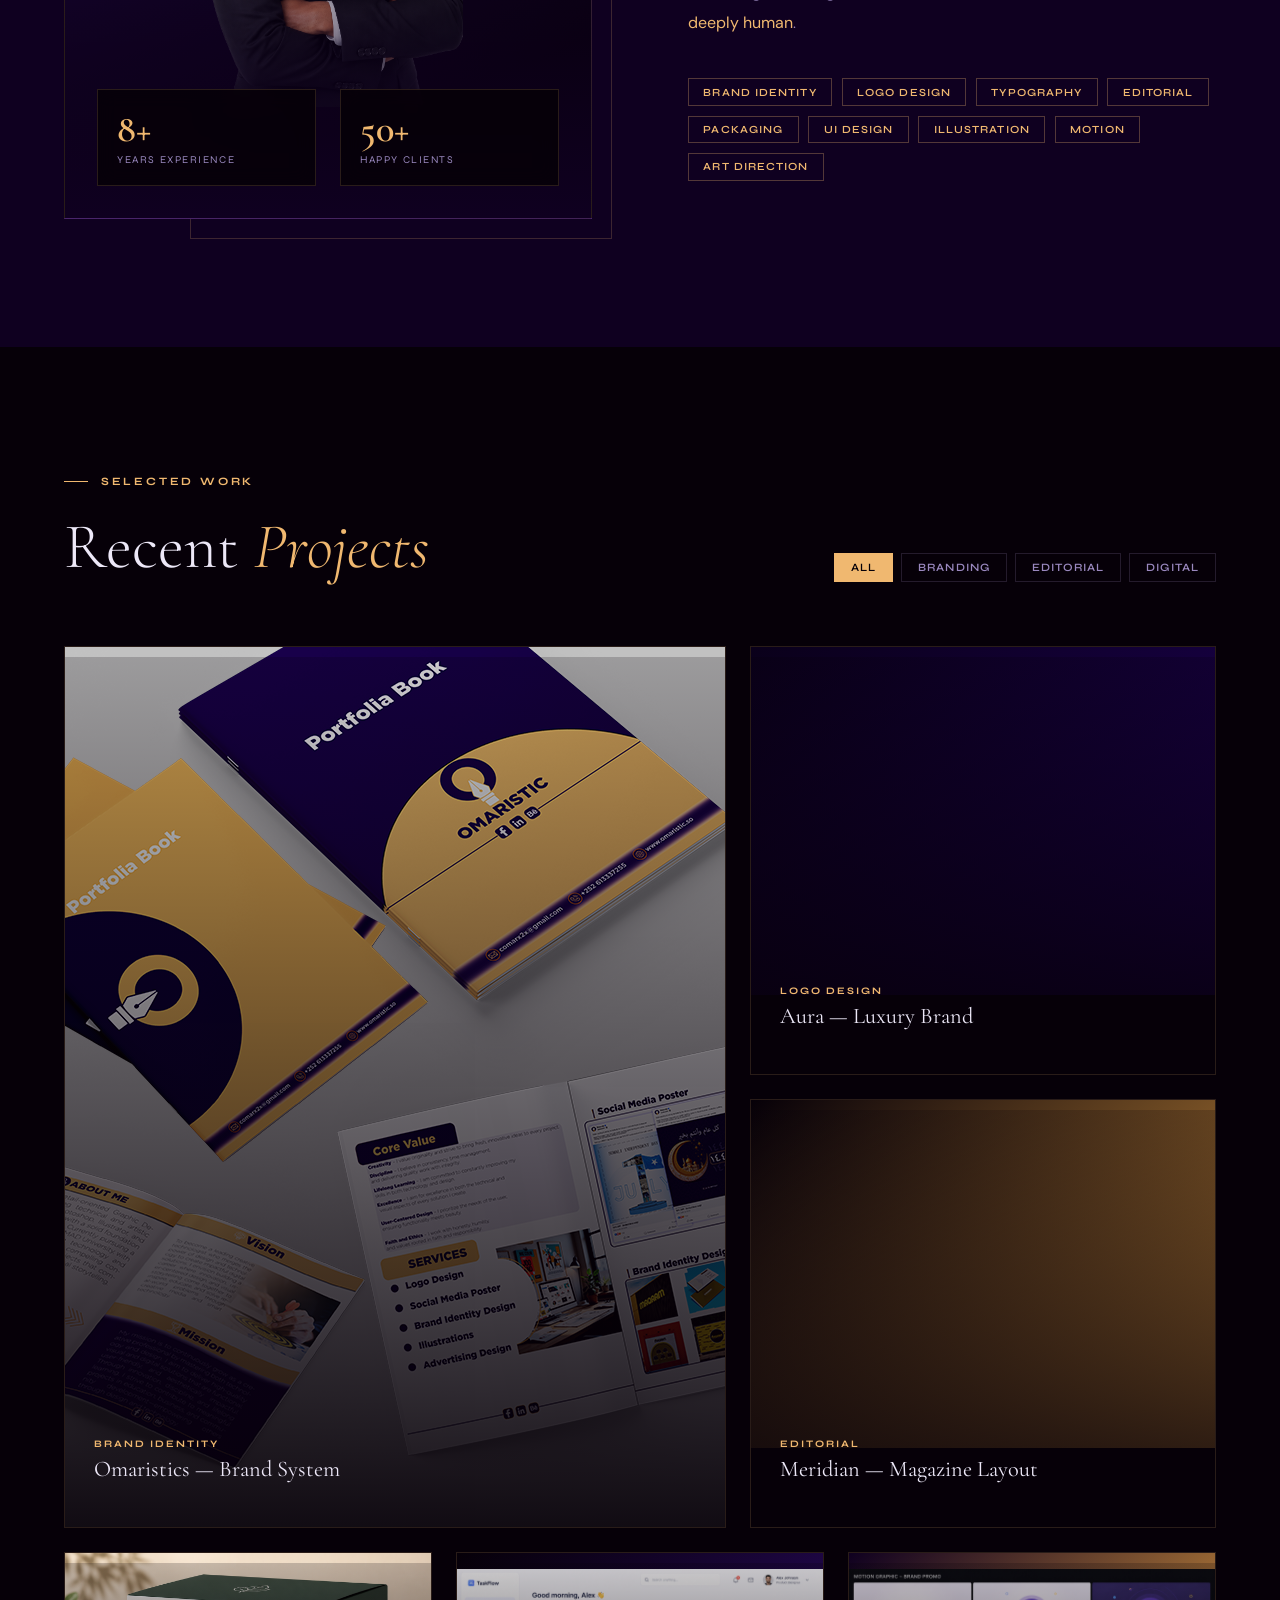
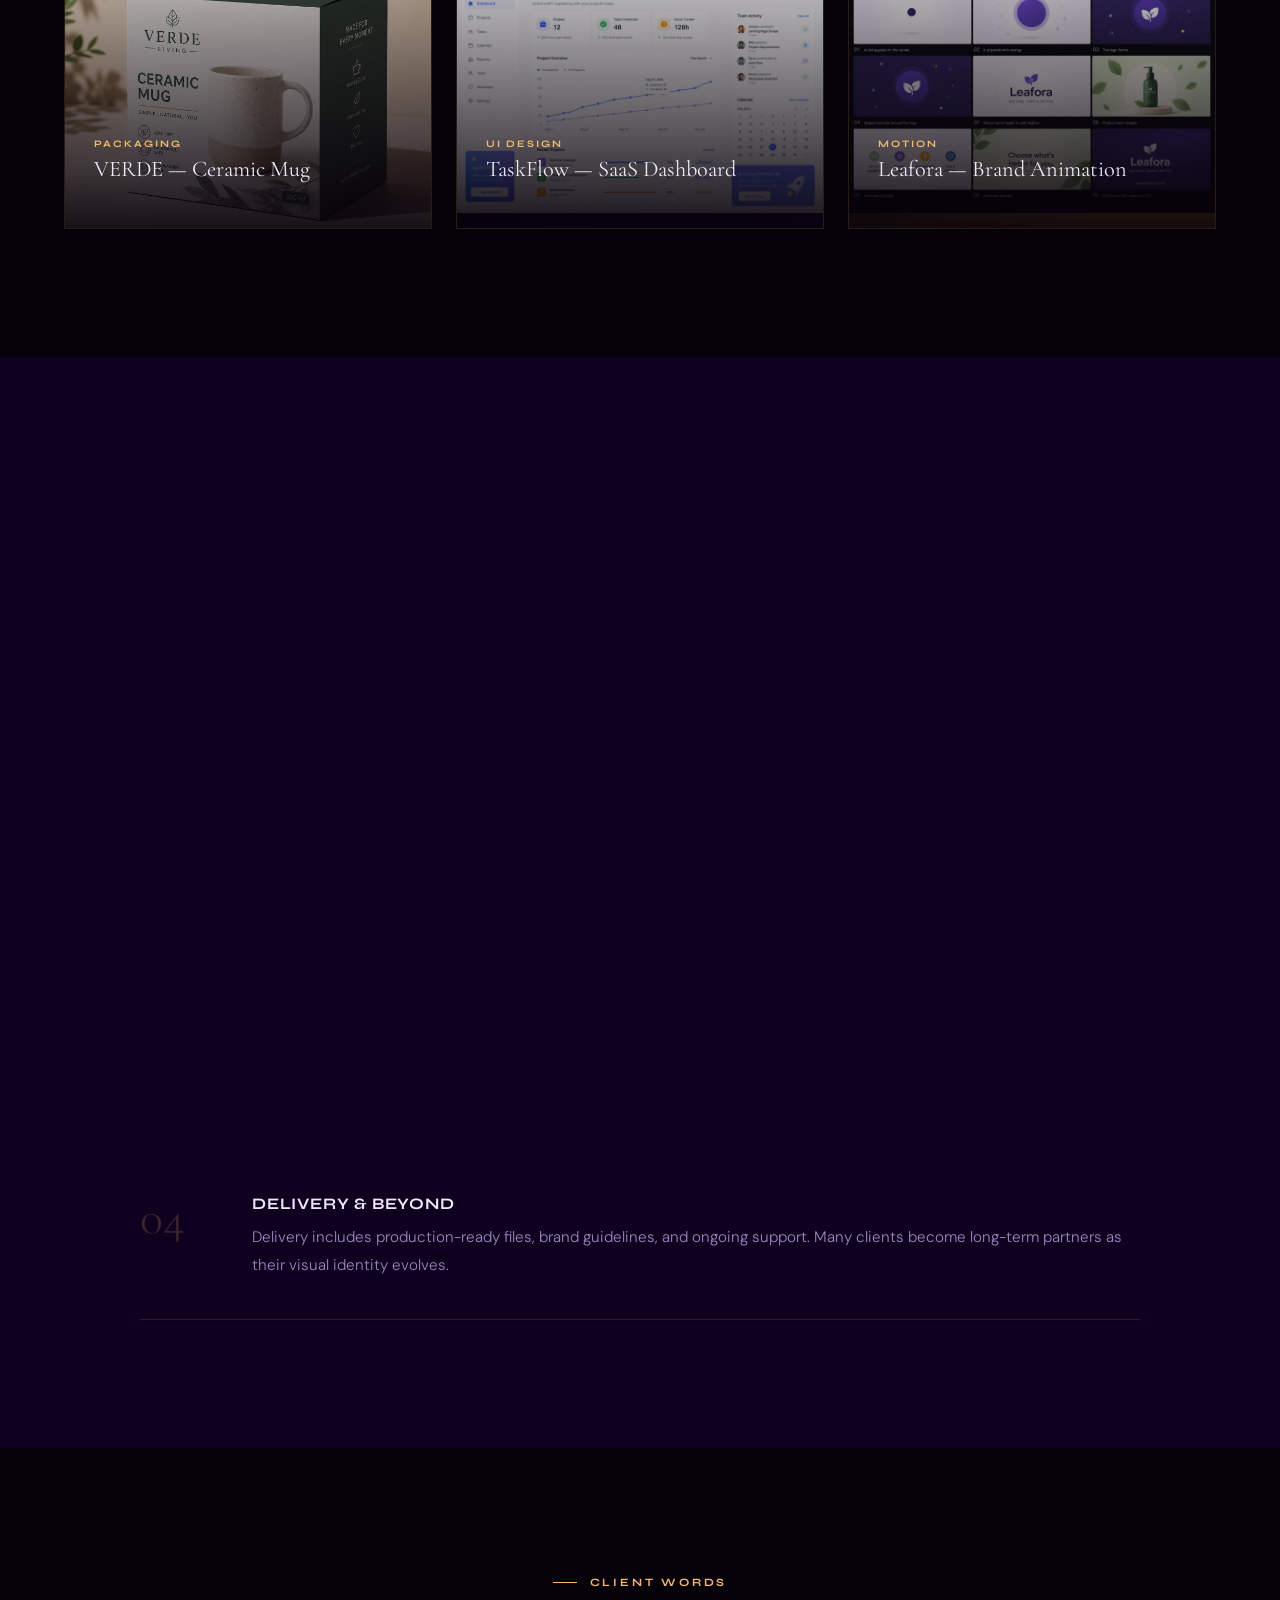
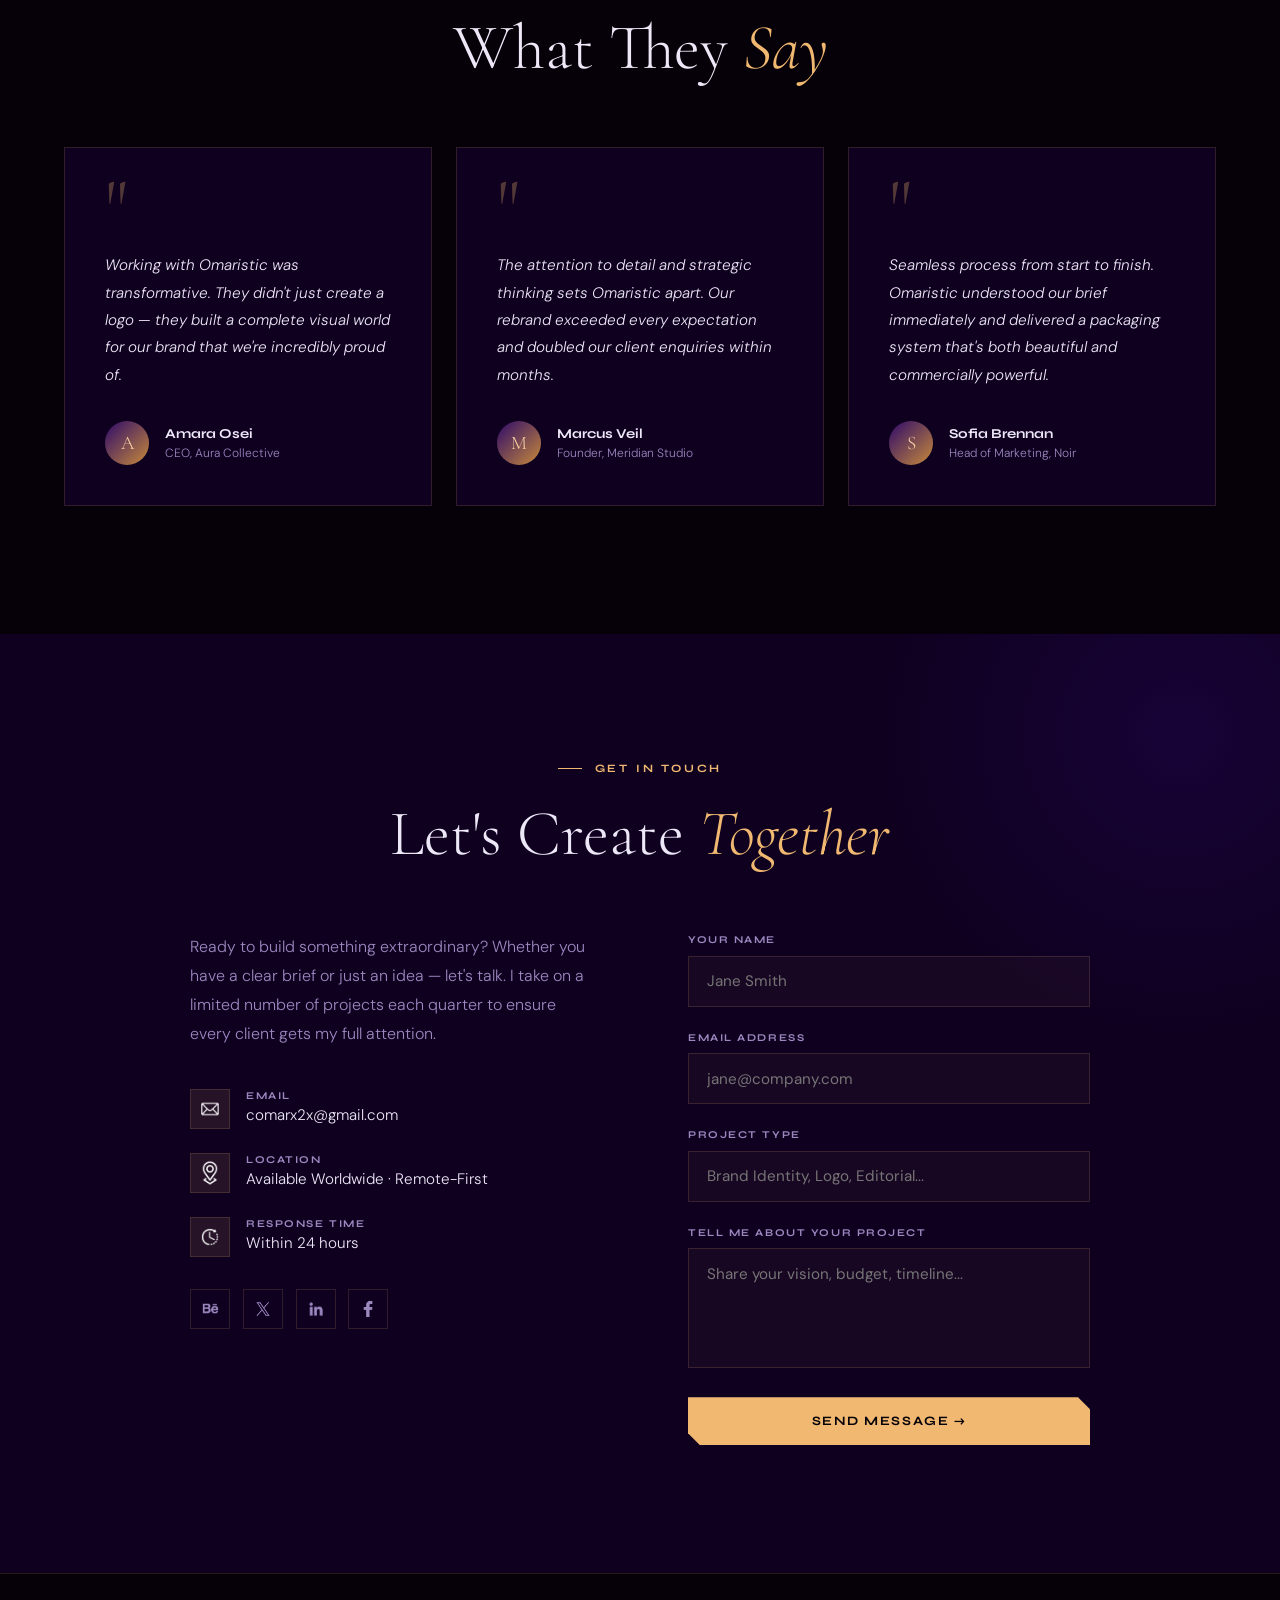
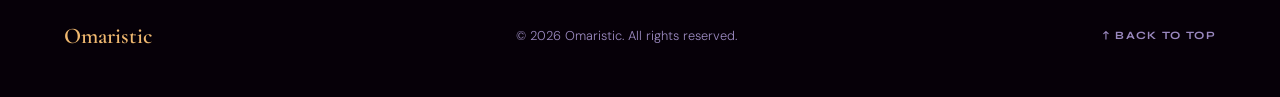
==== commit b8f27bd6: "about images widith fixed" ====
--- a/index.html
+++ b/index.html
@@ -238,7 +238,7 @@
       </div>
       <div class="project-overlay">
         <div class="project-cat">Packaging</div>
-        <div class="project-title">Noir — Skincare Line</div>
+        <div class="project-title">VERDE —  Ceramic Mug</div>
         <a href="#" class="project-link">View →</a>
       </div>
     </div>
@@ -254,7 +254,7 @@
       </div>
       <div class="project-overlay">
         <div class="project-cat">UI Design</div>
-        <div class="project-title">Vertex — SaaS Dashboard</div>
+        <div class="project-title">TaskFlow — SaaS Dashboard</div>
         <a href="#" class="project-link">View →</a>
       </div>
     </div>
@@ -270,7 +270,7 @@
       </div>
       <div class="project-overlay">
         <div class="project-cat">Motion</div>
-        <div class="project-title">Pulse — Brand Animation</div>
+        <div class="project-title">Leafora — Brand Animation</div>
         <a href="#" class="project-link">View →</a>
       </div>
     </div>
--- a/style.css
+++ b/style.css
@@ -23,7 +23,6 @@
     font-family: 'DM Sans', sans-serif;
     font-weight: 300;
     overflow-x: hidden;
-    overflow: hidden;
     cursor: none;
   }
 
@@ -443,7 +442,7 @@
     display: flex; align-items: center; justify-content: center;
   }
   .about-img img{
-    height: 44rem;
+    height: 30rem;
   }
   .about-img::after {
     content: '';
@@ -586,7 +585,18 @@
   display: block;
   background-color: transparent;
   }
-
+  .pc4 img{
+    width: 100%;
+  }
+  .pc5 img{
+    width: 100%;
+  }
+  .pc6 img{
+    width: 100%;
+  }
+  
+ 
+ 
   .project-card:nth-child(1) .project-thumb { aspect-ratio: 3/4; }
 
   .project-card:hover .project-thumb { transform: scale(1.04); }
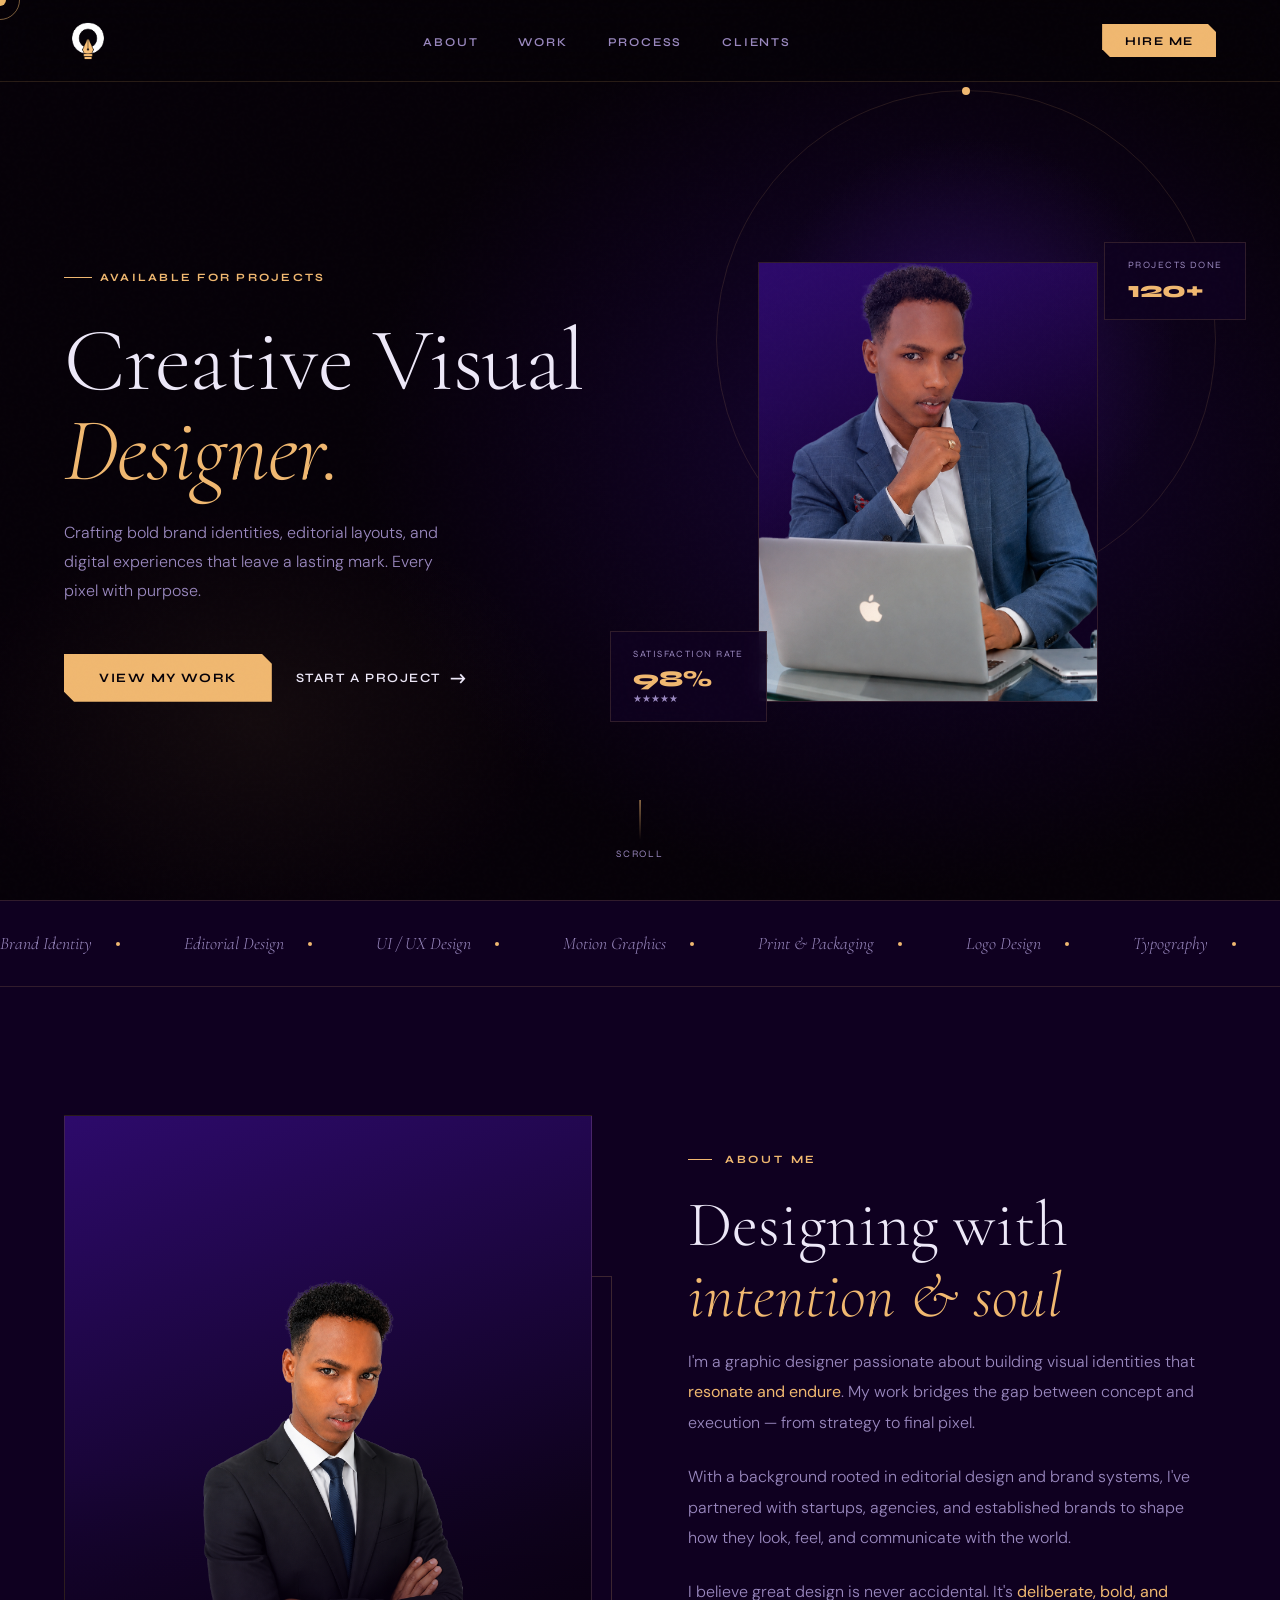
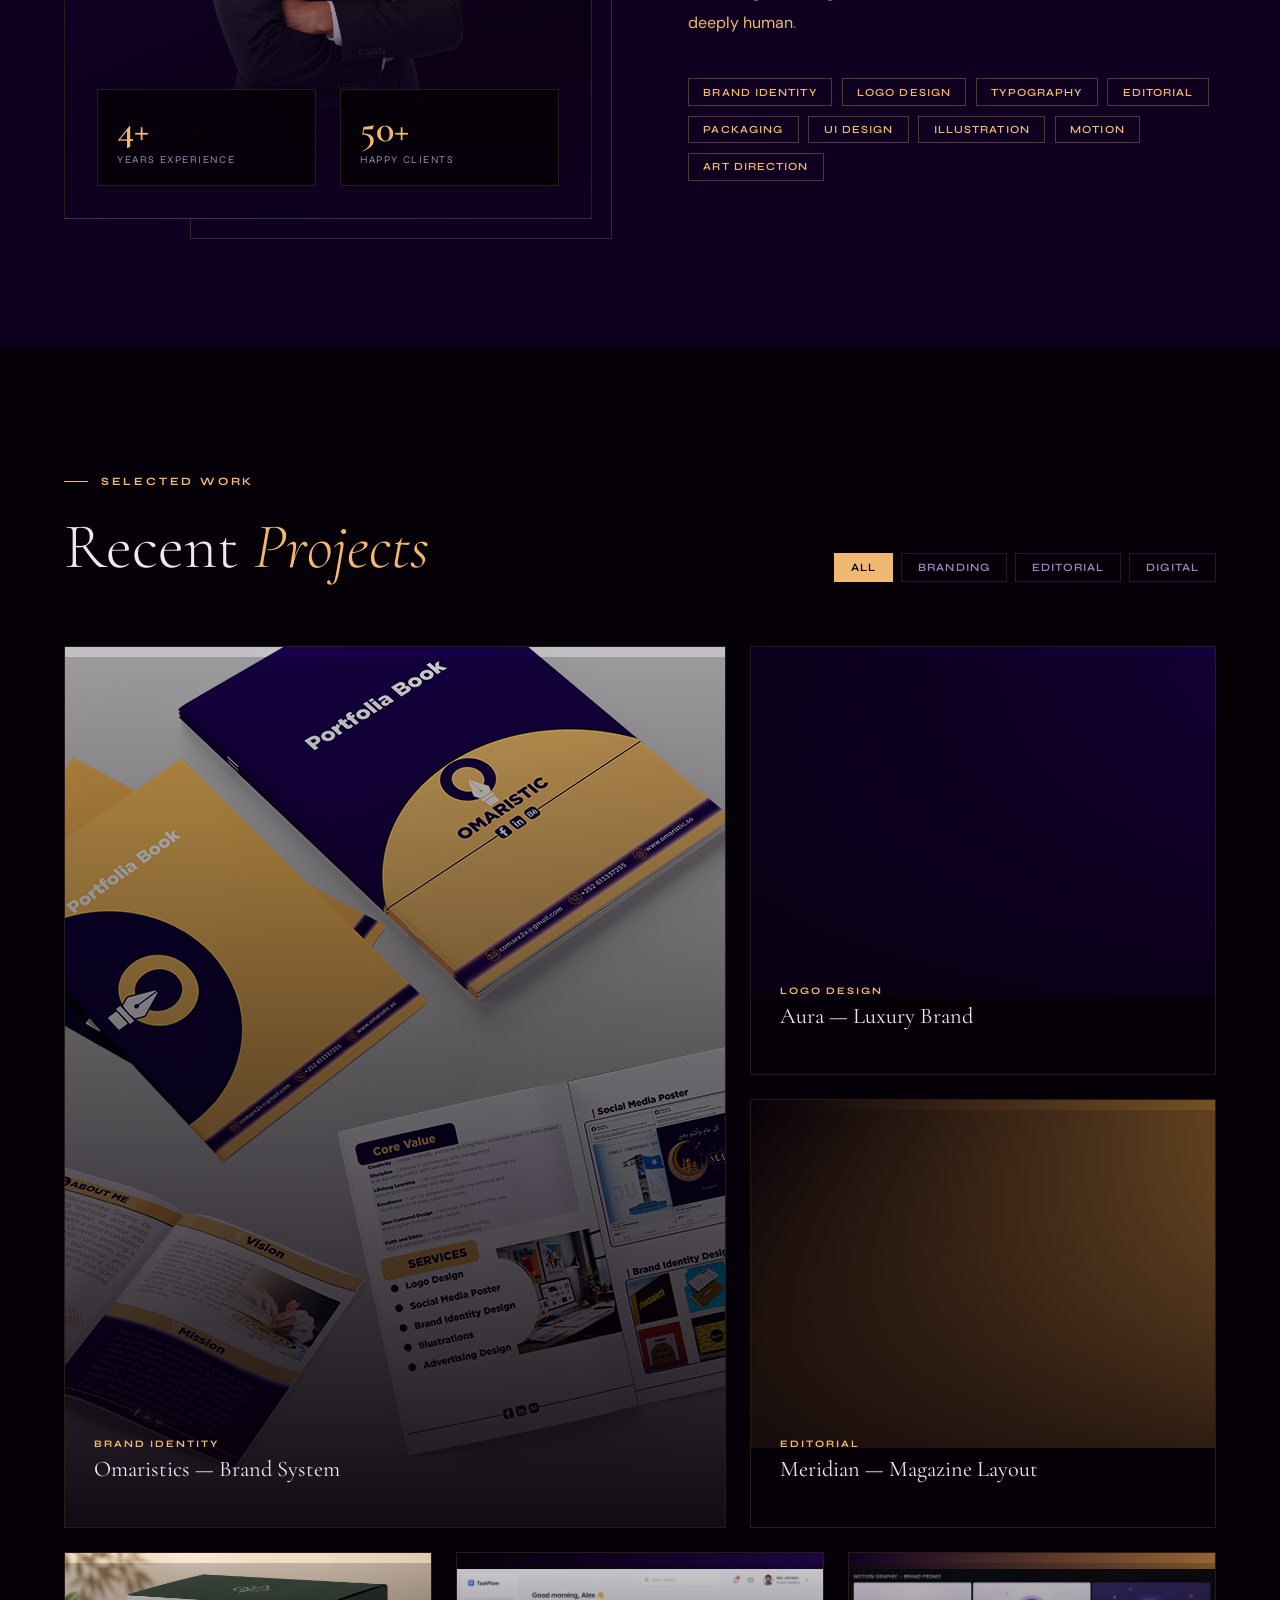
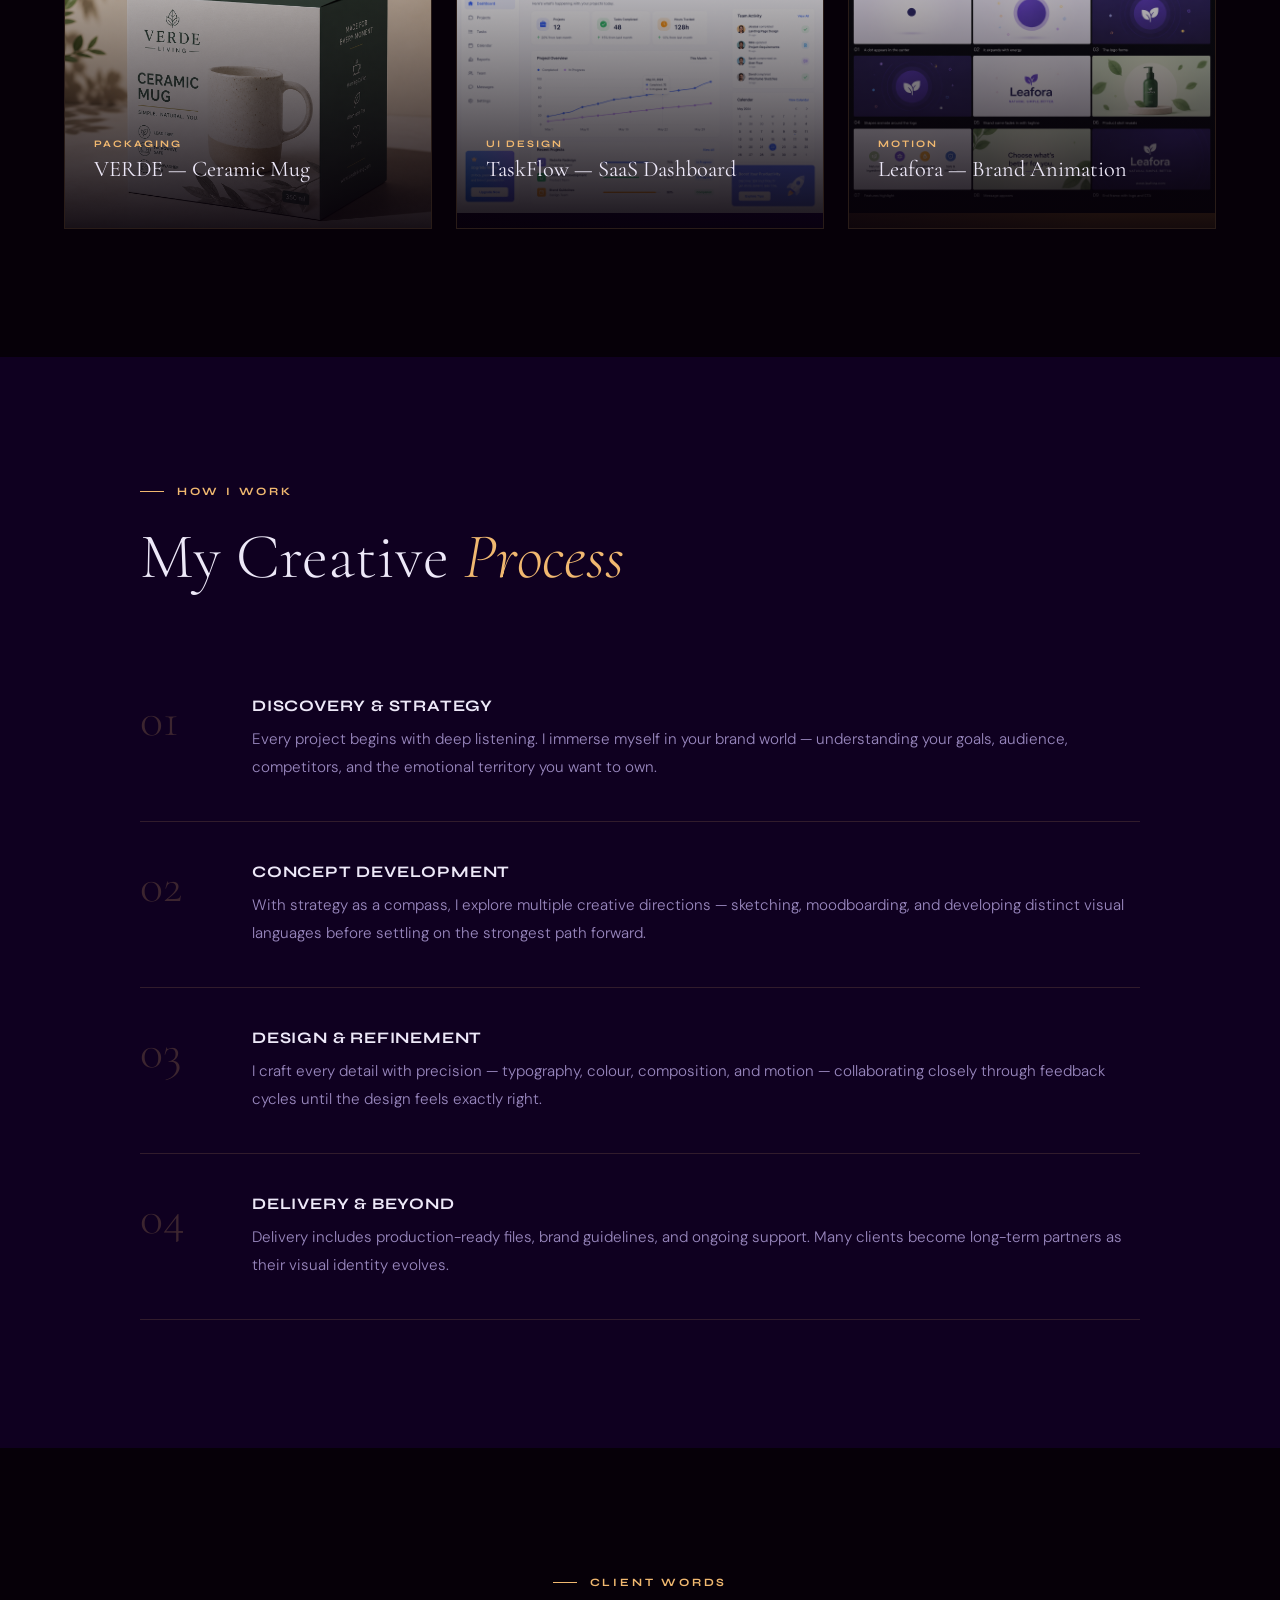
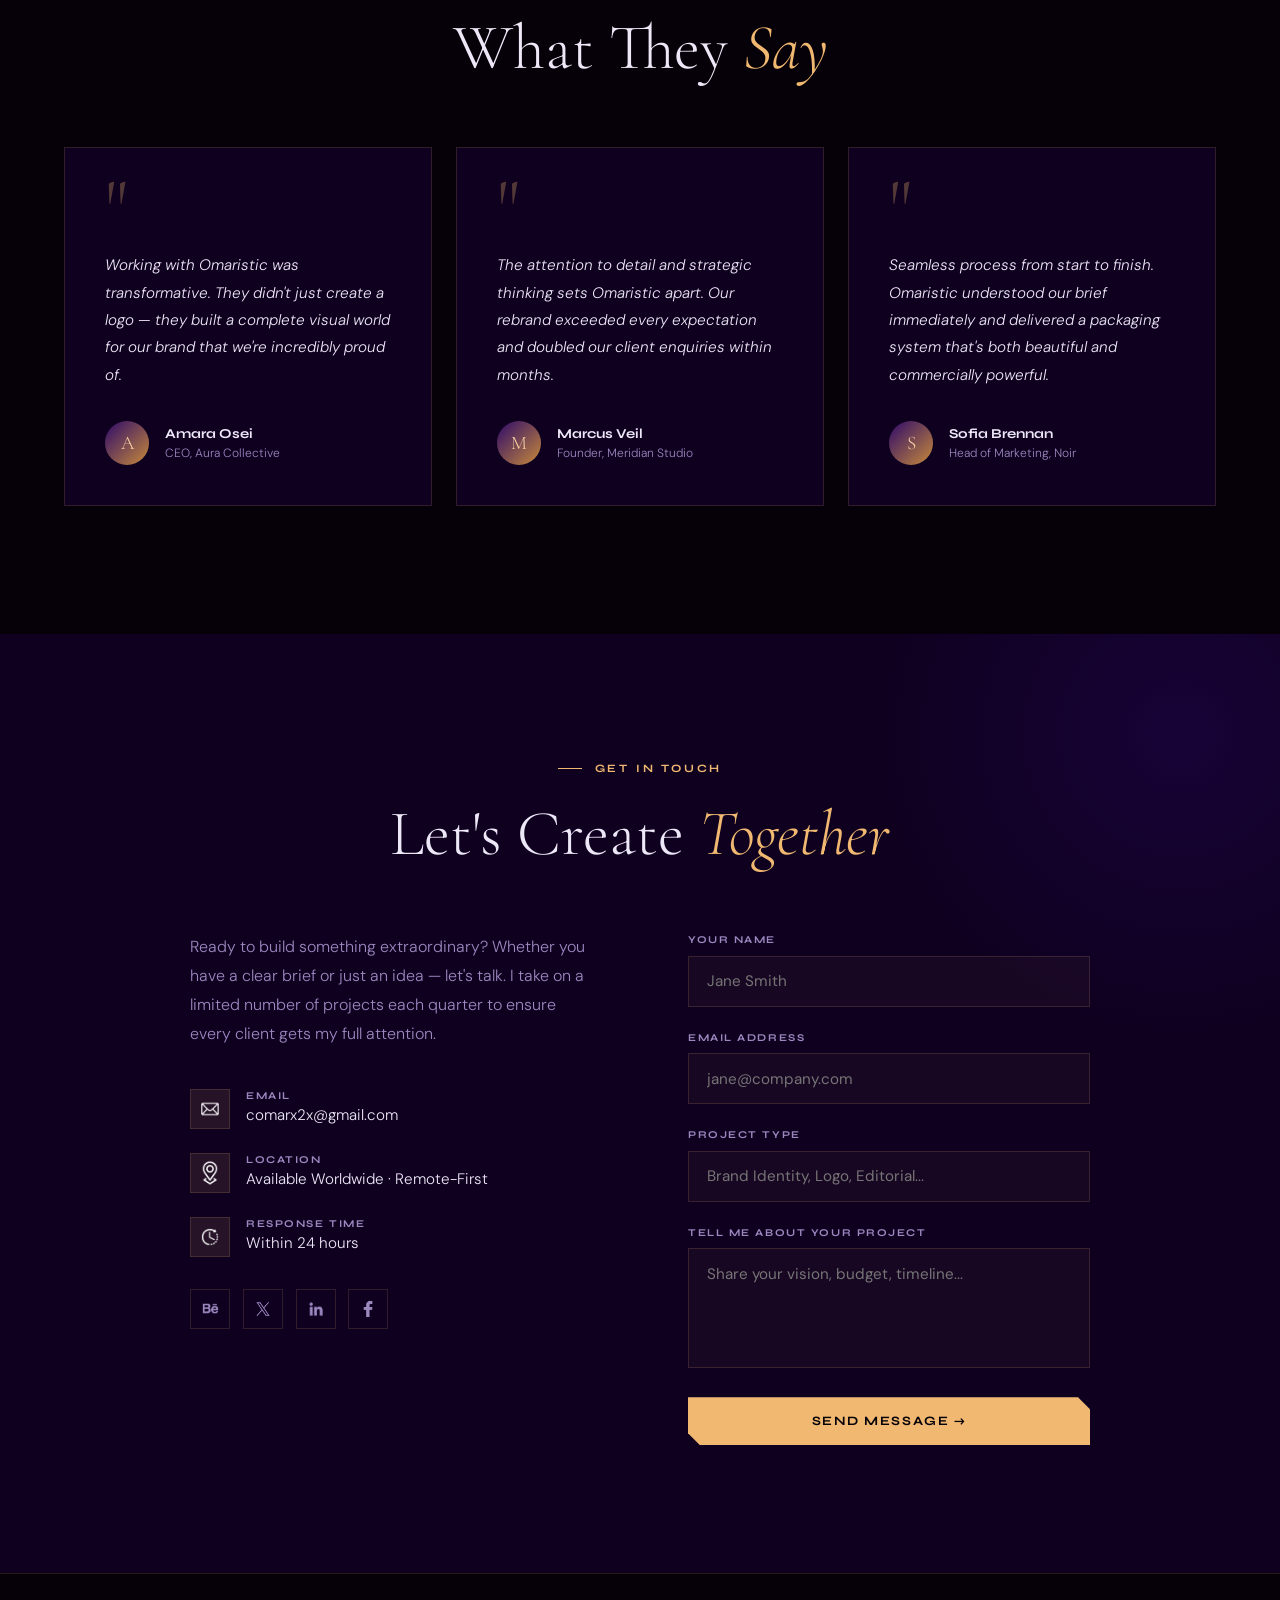
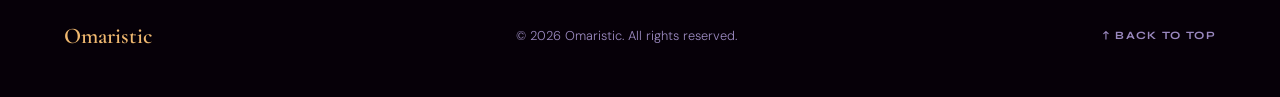
==== commit eb417e7e: "experecne change" ====
--- a/index.html
+++ b/index.html
@@ -23,6 +23,7 @@
   <a href="#process" onclick="closeMenu()">Process</a>
   <a href="#contact" onclick="closeMenu()">Contact</a>
 </div>
+
 
 <!-- NAV -->
 <nav id="navbar">
@@ -130,7 +131,7 @@
 
         <div class="about-stats">
           <div class="stat-card">
-            <div class="stat-num">8+</div>
+            <div class="stat-num">4+</div>
             <div class="stat-label">Years Experience</div>
           </div>
           <div class="stat-card">
@@ -182,12 +183,7 @@
   <div class="work-grid">
     <div class="project-card reveal">
       <div class="project-thumb pc1">
-        <!-- <svg width="80" height="96" viewBox="0 0 80 96" fill="none" style="opacity:0.25">
-          <path d="M40 4 L56 28 L52 28 L52 64 L28 64 L28 28 L24 28 Z" fill="#F0B870"/>
-          <rect x="28" y="66" width="24" height="6" fill="#F0B870"/>
-          <rect x="30" y="74" width="20" height="5" fill="#F0B870"/>
-          <rect x="32" y="80" width="16" height="7" fill="#F0B870"/>
-        </svg> -->
+    
         <img src="Assets/images/portfolia book.png" alt="">
     
       </div>
@@ -200,10 +196,7 @@
 
     <div class="project-card reveal" style="transition-delay:0.1s">
       <div class="project-thumb pc2">
-        <!-- <svg width="60" height="60" viewBox="0 0 60 60" fill="none" style="opacity:0.2">
-          <circle cx="30" cy="30" r="26" stroke="#F0B870" stroke-width="2"/>
-          <circle cx="30" cy="30" r="8" fill="#F0B870"/>
-        </svg> -->
+  
             <img src="Assets/images/Maqaam_logo.png" alt="">
       
       </div>
@@ -217,10 +210,7 @@
     <div class="project-card reveal" style="transition-delay:0.15s">
       <div class="project-thumb pc3">
           <img src="Assets/images/journay.png" alt="">
-        <!-- <svg width="60" height="60" viewBox="0 0 60 60" fill="none" style="opacity:0.2">
-          <rect x="10" y="10" width="40" height="40" stroke="#1C0055" stroke-width="2"/>
-          <rect x="20" y="20" width="20" height="20" fill="#1C0055"/>
-        </svg> -->
+  
       </div>
       <div class="project-overlay">
         <div class="project-cat">Editorial</div>
@@ -231,9 +221,7 @@
 
     <div class="project-card reveal" style="transition-delay:0.2s">
       <div class="project-thumb pc4">
-        <!-- <svg width="50" height="50" viewBox="0 0 50 50" fill="none" style="opacity:0.2">
-          <polygon points="25,5 45,40 5,40" stroke="#F0B870" stroke-width="2" fill="none"/>
-        </svg> -->
+ 
         <img src="Assets/images/PACKEGING.png" alt="packaging design">
       </div>
       <div class="project-overlay">
@@ -245,11 +233,7 @@
 
     <div class="project-card reveal" style="transition-delay:0.25s">
       <div class="project-thumb pc5">
-        <!-- <svg width="50" height="50" viewBox="0 0 50 50" fill="none" style="opacity:0.2">
-          <line x1="5" y1="25" x2="45" y2="25" stroke="#F0B870" stroke-width="2"/>
-          <line x1="25" y1="5" x2="25" y2="45" stroke="#F0B870" stroke-width="2"/>
-          <circle cx="25" cy="25" r="10" stroke="#F0B870" stroke-width="1.5"/>
-        </svg> -->
+
         <img src="Assets/images/dashboad.png" alt="UI design">
       </div>
       <div class="project-overlay">
@@ -261,11 +245,7 @@
 
     <div class="project-card reveal" style="transition-delay:0.3s">
       <div class="project-thumb pc6">
-          <!-- <svg width="50" height="50" viewBox="0 0 50 50" fill="none" style="opacity:0.2">
-            <rect x="5" y="20" width="10" height="25" fill="#1C0055"/>
-            <rect x="20" y="10" width="10" height="35" fill="#1C0055"/>
-            <rect x="35" y="15" width="10" height="30" fill="#1C0055"/>
-          </svg> -->
+
           <img src="Assets/images/Motion.png" alt="Motion design">
       </div>
       <div class="project-overlay">
@@ -382,7 +362,7 @@
           <div class="contact-icon"><img src="Assets/icons/massage.png" alt="icon" width="30"></div>
           <div>
             <div class="contact-detail-label">Email</div>
-            <div class="contact-detail-value">comarx2x@gmail.com</div>
+            <div class="contact-detail-value"><a href="mailto:comarx2x@gmail.com">comarx2x@gmail.com</a></div>
           </div>
         </div>
         <div class="contact-item">
--- a/style.css
+++ b/style.css
@@ -835,6 +835,10 @@
     font-size: 0.95rem;
     color: var(--text);
   }
+  .contact-detail-value a {
+    color: var(--text);
+    text-decoration: none;
+  }
 
   .social-links {
     display: flex; gap: 0.8rem;
